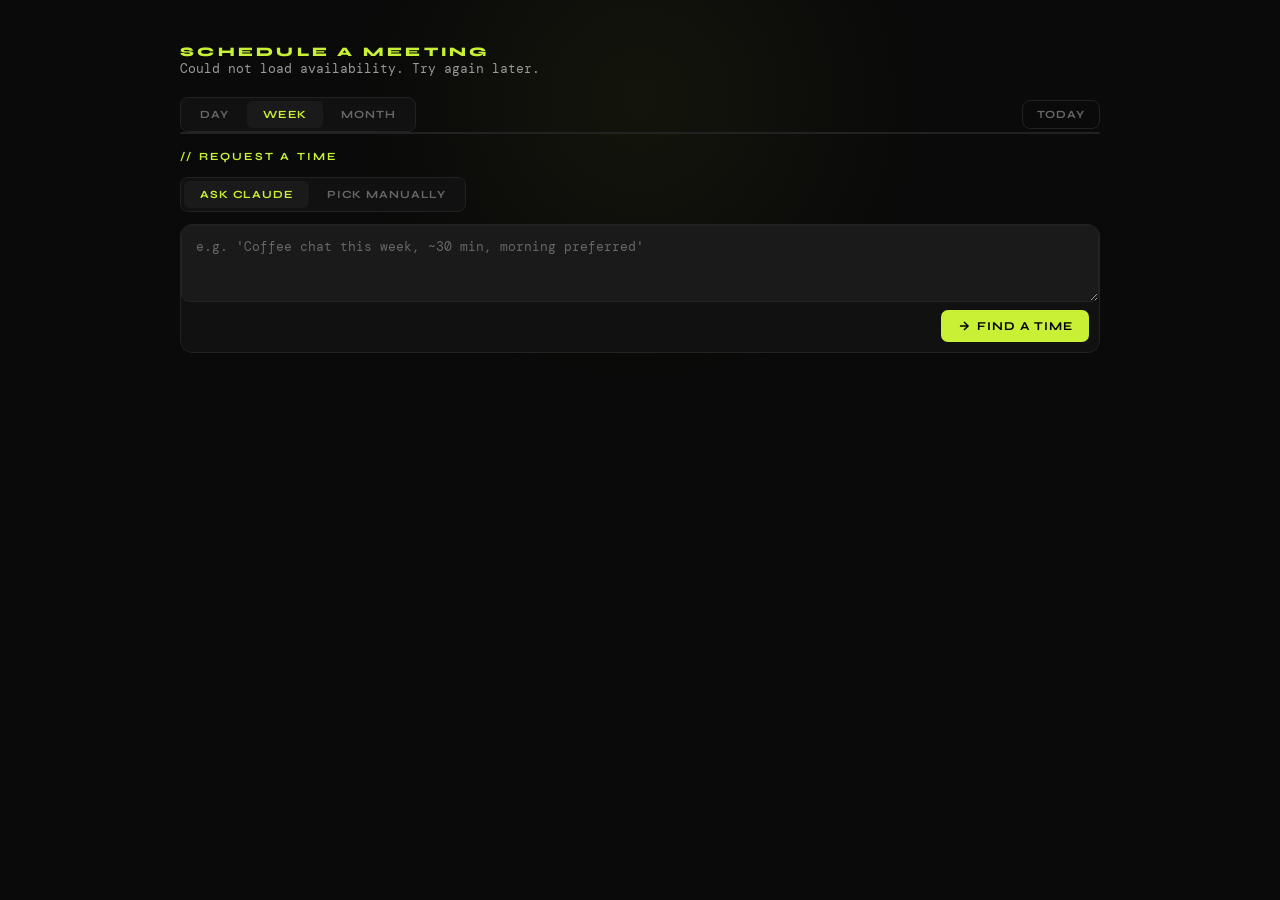
==== share.html @ b07b5b6a "added share pages" ====
<!DOCTYPE html>
<html lang="en">
<head>
  <meta charset="UTF-8" />
  <meta name="viewport" content="width=device-width, initial-scale=1.0" />
  <title>Schedule a meeting</title>
  <link href="https://fonts.googleapis.com/css2?family=Syne:wght@400;600;700;800&family=DM+Mono:wght@300;400;500&display=swap" rel="stylesheet" />
  <link rel="stylesheet" href="style.css" />
  <link rel="stylesheet" href="share.css" />
</head>
<body>
<div class="container" id="share-container">

  <div id="main-screen" class="share-screen hidden">
    <div class="share-hero">
      <div class="wordmark" id="share-wordmark">Schedule a meeting</div>
      <p class="share-sub" id="share-sub">Pick a time or describe what you'd like to schedule.</p>
    </div>

    <!-- Calendar pill switcher -->
    <div class="cal-pill-row">
      <div class="cal-pills">
        <button class="cal-pill" id="pill-day"   onclick="shareNav('day')">Day</button>
        <button class="cal-pill active" id="pill-week" onclick="shareNav('week')">Week</button>
        <button class="cal-pill" id="pill-month" onclick="shareNav('month')">Month</button>
      </div>
      <button class="today-btn" onclick="shareToday()">Today</button>
    </div>

    <!-- Calendar read-only view showing busy blocks -->
    <div id="cal-container">
      <div id="cal-day-view"   class="cal-view hidden"></div>
      <div id="cal-week-view"  class="cal-view"></div>
      <div id="cal-month-view" class="cal-view hidden"></div>
    </div>

    <!-- Request form -->
    <div class="share-form-section">
      <div class="proposals-header">// request a time</div>

      <div class="share-tabs">
        <button class="share-tab active" id="tab-claude" onclick="switchTab('claude')">Ask Claude</button>
        <button class="share-tab" id="tab-manual" onclick="switchTab('manual')">Pick manually</button>
      </div>

      <!-- Claude tab -->
      <div id="pane-claude">
        <div class="input-area" style="margin-bottom:12px">
          <div class="textarea-wrap">
            <textarea id="share-input" placeholder="e.g. 'Coffee chat this week, ~30 min, morning preferred'" rows="3"></textarea>
            <div class="textarea-actions">
              <div class="textarea-left"></div>
              <button class="propose-btn" onclick="handleSharePropose()">
                <svg width="14" height="14" viewBox="0 0 24 24" fill="none" stroke="currentColor" stroke-width="2.5"><path d="M5 12h14M12 5l7 7-7 7"/></svg>
                Find a time
              </button>
            </div>
          </div>
        </div>
      </div>

      <!-- Manual tab -->
      <div id="pane-manual" class="hidden">
        <div class="share-manual-form">
          <div class="input-group">
            <span class="input-label">Event title</span>
            <input type="text" id="manual-title" placeholder="e.g. Coffee chat" />
          </div>
          <div class="share-manual-row">
            <div class="input-group" style="flex:1">
              <span class="input-label">Date</span>
              <input type="date" id="manual-date" />
            </div>
            <div class="input-group" style="flex:1">
              <span class="input-label">Start time</span>
              <input type="time" id="manual-start" />
            </div>
            <div class="input-group" style="flex:1">
              <span class="input-label">End time</span>
              <input type="time" id="manual-end" />
            </div>
          </div>
          <div class="input-group">
            <span class="input-label">Your name</span>
            <input type="text" id="manual-name" placeholder="So the owner knows who's requesting" />
          </div>
          <button class="propose-btn" style="margin-top:8px;width:100%;justify-content:center" onclick="handleManualSharePropose()">
            Request this time →
          </button>
        </div>
      </div>

      <div class="error-box" id="share-error"></div>
    </div>

    <!-- Proposed slot preview -->
    <div id="share-proposals-section" style="display:none">
      <div class="proposals-header">// proposed time</div>
      <div id="share-proposals-list"></div>
      <div class="share-attendee-row">
        <div class="input-group" style="flex:1">
          <span class="input-label">Your name</span>
          <input type="text" id="attendee-name" placeholder="Your name" />
        </div>
        <div class="input-group" style="flex:1">
          <span class="input-label">Your email (optional — for calendar invite)</span>
          <input type="email" id="attendee-email" placeholder="you@email.com" />
        </div>
      </div>
      <div class="confirm-row" style="margin-top:12px">
        <button class="btn btn-confirm" onclick="confirmShareEvent()">Send Request →</button>
        <button class="btn btn-ghost"   onclick="resetShareUI()">Cancel</button>
      </div>
    </div>

  </div><!-- end main-screen -->

  <div id="success-screen" class="share-screen hidden">
    <div class="share-hero">
      <div class="wordmark">Scheduler</div>
      <div class="share-success-icon">✓</div>
      <h2 class="share-title">Request sent!</h2>
      <p class="share-sub" id="success-detail">The owner will receive a calendar invite and can confirm or decline.</p>
      <button class="btn btn-ghost" style="margin-top:20px" onclick="resetShareUI()">Request another time</button>
    </div>
  </div>

</div>

<div class="toast" id="toast"></div>
<script src="js/share.js"></script>
</body>
</html>
---- style.css ----
/* ── TOKENS ── */
:root {
  --bg:         #0a0a0a;
  --surface:    #111111;
  --surface2:   #1a1a1a;
  --surface3:   #222222;
  --border:     #222222;
  --border2:    #2e2e2e;
  --accent:     #c8f135;
  --accent-dim: #8aaa20;
  --text:       #f0f0f0;
  --muted:      #666;
  --soft:       #999;
  --red:        #ff4444;
  --confirm:    #3dd68c;
  --r:          8px;
  --rl:         12px;
}

/* ── FLASH PREVENTION ── */
/* Applied before JS runs via inline <script> in <head> */
[data-authed="1"] #setup-screen { display: none !important; }
[data-authed="1"] #app-screen   { display: flex !important; }

/* ── RESET ── */
*, *::before, *::after { box-sizing: border-box; margin: 0; padding: 0; }

body {
  background: var(--bg);
  color: var(--text);
  font-family: 'DM Mono', monospace;
  min-height: 100vh;
  display: flex;
  flex-direction: column;
  align-items: center;
  padding: 0 0 80px;
  overflow-x: hidden;
}

body::before {
  content: '';
  position: fixed;
  top: -200px; left: 50%;
  transform: translateX(-50%);
  width: 600px; height: 600px;
  background: radial-gradient(circle, rgba(200,241,53,0.05) 0%, transparent 70%);
  pointer-events: none; z-index: 0;
}

.container {
  width: 100%; max-width: 960px;
  position: relative; z-index: 1;
  padding: 0 20px;
}

.hidden { display: none !important; }

/* ── SETUP SCREEN ── */
#setup-screen header {
  padding: 40px 0 32px;
}

.wordmark {
  font-family: 'Syne', sans-serif;
  font-weight: 800; font-size: 13px;
  letter-spacing: 0.25em; text-transform: uppercase;
  color: var(--accent);
}

h1 {
  font-family: 'Syne', sans-serif;
  font-weight: 700;
  font-size: clamp(28px, 6vw, 42px);
  line-height: 1.1; margin-top: 8px;
}
h1 span { color: var(--accent); }

.subtitle { margin-top: 10px; font-size: 12px; color: var(--muted); letter-spacing: 0.05em; }

.setup-card {
  background: var(--surface); border: 1px solid var(--border);
  border-radius: var(--rl); padding: 24px; margin-bottom: 40px;
}
.setup-card h2 {
  font-family: 'Syne', sans-serif; font-size: 14px; font-weight: 700;
  letter-spacing: 0.1em; text-transform: uppercase;
  color: var(--accent); margin-bottom: 16px;
}
.step { display: flex; gap: 14px; margin-bottom: 14px; align-items: flex-start; }
.step-num {
  flex-shrink: 0; width: 24px; height: 24px; border-radius: 50%;
  background: var(--accent); color: #000; font-size: 11px; font-weight: 700;
  display: flex; align-items: center; justify-content: center; margin-top: 1px;
}
.step-text { font-size: 13px; color: var(--soft); line-height: 1.6; }
.step-text code {
  background: var(--surface2); border: 1px solid var(--border);
  padding: 1px 6px; border-radius: 4px; font-size: 12px; color: var(--accent);
}
.step-text a { color: var(--accent); text-decoration: none; border-bottom: 1px solid var(--accent-dim); }

.input-group { display: flex; flex-direction: column; gap: 8px; margin-top: 16px; }
.input-label { font-size: 11px; letter-spacing: 0.1em; text-transform: uppercase; color: var(--muted); }

input[type="text"], input[type="password"], textarea {
  background: var(--surface2); border: 1px solid var(--border);
  border-radius: var(--r); padding: 12px 14px;
  color: var(--text); font-family: 'DM Mono', monospace;
  font-size: 13px; width: 100%; outline: none;
  transition: border-color 0.2s; resize: vertical;
}
input:focus, textarea:focus { border-color: var(--accent); }
input::placeholder, textarea::placeholder { color: var(--muted); }

/* ── BUTTONS ── */
.btn {
  font-family: 'Syne', sans-serif; font-weight: 700;
  font-size: 13px; letter-spacing: 0.1em; text-transform: uppercase;
  border: none; border-radius: var(--r); padding: 13px 24px;
  cursor: pointer; transition: all 0.15s;
  display: inline-flex; align-items: center; justify-content: center; gap: 8px;
}
.btn-primary { background: var(--accent); color: #000; width: 100%; margin-top: 8px; }
.btn-primary:hover { background: #d9ff40; transform: translateY(-1px); }
.btn-primary:active { transform: translateY(0); }
.btn-ghost { background: transparent; border: 1px solid var(--border); color: var(--soft); }
.btn-ghost:hover { border-color: var(--soft); color: var(--text); }
.btn-confirm { background: var(--confirm); color: #000; flex: 1; }
.btn-confirm:hover { background: #4ae89e; }
.btn-red { background: var(--red); color: #fff; }
.btn-red:hover { background: #ff6666; }
.btn-red-outline { background: transparent; border: 1px solid var(--red); color: var(--red); }
.btn-red-outline:hover { background: rgba(255,68,68,0.08); }

/* ── APP HEADER ── */
#app-screen { display: none; flex-direction: column; gap: 16px; padding-top: 20px; }

.app-header {
  display: flex; align-items: center; justify-content: space-between;
  padding-bottom: 4px; position: relative; z-index: 301;
}
.app-header-right { display: flex; align-items: center; gap: 12px; }

.status-inline { display: flex; align-items: center; font-size: 12px; color: var(--muted); }
.status-dot {
  width: 7px; height: 7px; border-radius: 50%;
  background: var(--confirm); display: inline-block;
  margin-right: 7px; box-shadow: 0 0 6px var(--confirm);
}
.status-dot.red { background: var(--red); box-shadow: 0 0 6px var(--red); }

.icon-btn {
  background: transparent; border: 1px solid var(--border);
  border-radius: var(--r); padding: 7px; cursor: pointer;
  color: var(--muted); display: flex; align-items: center;
  transition: all 0.15s;
}
.icon-btn:hover { border-color: var(--soft); color: var(--text); }

/* ── CAL PILL SWITCHER ── */
.cal-pill-row { display: flex; align-items: center; justify-content: space-between; }
.cal-pills {
  display: flex; gap: 2px;
  background: var(--surface); border: 1px solid var(--border);
  border-radius: var(--r); padding: 3px;
}

.today-btn {
  font-family: 'Syne', sans-serif; font-weight: 700;
  font-size: 11px; letter-spacing: 0.1em; text-transform: uppercase;
  background: transparent; border: 1px solid var(--border);
  border-radius: var(--r); padding: 7px 14px;
  color: var(--muted); cursor: pointer; transition: all 0.15s;
}
.today-btn:hover { border-color: var(--accent); color: var(--accent); }

.tg-day-label.clickable { cursor: pointer; transition: color 0.15s; }
.tg-day-label.clickable:hover { color: var(--accent); }
.tg-day-label.clickable:hover .day-num { color: var(--accent); }
.cal-pill {
  font-family: 'Syne', sans-serif; font-weight: 700;
  font-size: 11px; letter-spacing: 0.1em; text-transform: uppercase;
  background: transparent; border: none; border-radius: 6px;
  padding: 7px 16px; color: var(--muted); cursor: pointer; transition: all 0.15s;
}
.cal-pill:hover { color: var(--soft); }
.cal-pill.active { background: var(--surface2); color: var(--accent); }

/* ── CALENDAR CONTAINER ── */
#cal-container {
  background: var(--surface); border: 1px solid var(--border);
  border-radius: var(--rl); overflow: hidden;
  position: relative;
}

/* ── CAL LOADING OVERLAY ── */
.cal-loading-overlay {
  position: absolute; inset: 0; z-index: 20;
  background: rgba(10,10,10,0.72);
  backdrop-filter: blur(3px);
  display: flex; align-items: center; justify-content: center;
  border-radius: var(--rl);
  transition: opacity 0.2s;
}
.cal-loading-inner {
  display: flex; flex-direction: column; align-items: center; gap: 14px;
  color: var(--text);
}
.spinner-lg {
  width: 36px; height: 36px;
  border: 3px solid var(--border);
  border-top-color: var(--accent);
  border-radius: 50%;
  animation: spin 0.8s linear infinite;
}
#cal-loading-text {
  font-family: 'Syne', sans-serif; font-weight: 700;
  font-size: 13px; letter-spacing: 0.12em; text-transform: uppercase;
  color: var(--accent);
}
.cal-view { width: 100%; }

/* ── DAY / WEEK SHARED ── */
.time-grid { display: flex; flex-direction: column; }

.tg-header {
  display: grid; border-bottom: 1px solid var(--border);
  background: var(--surface2);
}
.tg-corner { border-right: 1px solid var(--border); }
.tg-nav-corner {
  display: flex; align-items: center; justify-content: center;
  gap: 2px; padding: 4px;
}
.tg-nav-btn {
  background: none; border: none; color: var(--muted);
  font-size: 18px; line-height: 1; cursor: pointer;
  padding: 2px 5px; border-radius: 4px; transition: color 0.15s, background 0.15s;
}
.tg-nav-btn:hover { color: var(--accent); background: rgba(255,255,255,0.04); }
.tg-day-label {
  padding: 10px 6px; text-align: center;
  font-size: 10px; letter-spacing: 0.08em; text-transform: uppercase;
  color: var(--muted); border-right: 1px solid var(--border);
}
.tg-day-label:last-child { border-right: none; }
.tg-day-label.today { color: var(--accent); }
.tg-day-label .day-num {
  display: block; font-family: 'Syne', sans-serif; font-weight: 700;
  font-size: 15px; margin-top: 2px; color: var(--soft);
}
.tg-day-label.today .day-num { color: var(--accent); }

.tg-body {
  display: grid; overflow-y: auto; max-height: 520px;
  scrollbar-width: thin;
  scrollbar-color: var(--surface3) transparent;
}
.tg-body::-webkit-scrollbar { width: 4px; }
.tg-body::-webkit-scrollbar-track { background: transparent; }
.tg-body::-webkit-scrollbar-thumb { background: var(--surface3); border-radius: 2px; }
.tg-time-col { border-right: 1px solid var(--border); }
.tg-time-label {
  height: 44px; display: flex; align-items: flex-start;
  justify-content: flex-end; padding: 3px 8px 0 0;
  font-size: 9px; color: var(--muted); letter-spacing: 0.04em; flex-shrink: 0;
}
.tg-day-col {
  position: relative; border-right: 1px solid var(--border); min-height: 616px;
}
.tg-day-col:last-child { border-right: none; }
.tg-day-col::before {
  content: ''; position: absolute; inset: 0;
  background-image: repeating-linear-gradient(
    to bottom, transparent, transparent 43px, var(--border) 43px, var(--border) 44px
  );
  pointer-events: none;
}
.tg-event {
  position: absolute; left: 2px; right: 2px;
  background: rgba(200,241,53,0.12); border-left: 2px solid var(--accent);
  border-radius: 4px; padding: 3px 5px; font-size: 10px; color: var(--accent);
  overflow: hidden; cursor: pointer; z-index: 1; line-height: 1.3;
  transition: background 0.2s, opacity 0.2s;
}
.tg-event:hover { background: rgba(200,241,53,0.22); }
/* Proposed: pending */
.tg-event.proposed-pending {
  background: rgba(200,241,53,0.18);
  border-left: 3px solid var(--accent);
  border-top: 1px dashed var(--accent);
  border-bottom: 1px dashed var(--accent);
  border-right: 1px dashed var(--accent);
  color: var(--accent);
  box-shadow: 0 0 10px rgba(200,241,53,0.15);
}
/* Proposed: accepted */
.tg-event.proposed-accepted {
  background: rgba(61,214,140,0.2);
  border-left: 3px solid var(--confirm);
  border-top: 1px solid var(--confirm);
  border-bottom: 1px solid var(--confirm);
  border-right: 1px solid var(--confirm);
  color: var(--confirm);
  box-shadow: 0 0 10px rgba(61,214,140,0.2);
}

/* Proposed block layout */
.tg-event.proposed {
  display: flex; flex-direction: column; justify-content: space-between;
  overflow: visible; /* let buttons sit at bottom even if block is tiny */
}
/* Action buttons on calendar block — sit below title */
.prop-block-actions {
  display: flex; gap: 2px; margin-top: 2px; flex-shrink: 0;
}
.prop-block-btn {
  font-size: 11px; font-weight: 700; border: none; border-radius: 3px;
  padding: 2px 6px; cursor: pointer; line-height: 1; transition: all 0.1s;
}
.prop-block-btn.accept { background: rgba(61,214,140,0.25); color: var(--confirm); }
.prop-block-btn.accept:hover { background: var(--confirm); color: #000; }
.prop-block-btn.reject { background: rgba(255,68,68,0.2); color: var(--red); }
.prop-block-btn.reject:hover { background: var(--red); color: #fff; }
.tg-event-title { font-family: 'Syne', sans-serif; font-weight: 600; font-size: 10px; white-space: nowrap; overflow: hidden; text-overflow: ellipsis; }
/* Drag ghost */
.drag-ghost {
  position: absolute; left: 2px; right: 2px; border-radius: 4px; pointer-events: none;
  z-index: 10; opacity: 0.55; border: 2px dashed var(--accent); background: rgba(200,241,53,0.2);
}
.now-line { position: absolute; left: 0; right: 0; height: 1px; background: var(--red); z-index: 2; }
.now-line::before {
  content: ''; position: absolute; left: -3px; top: -3px;
  width: 7px; height: 7px; border-radius: 50%; background: var(--red);
}

/* ── MONTH VIEW ── */
.month-grid { width: 100%; }
.month-header-row {
  display: grid; grid-template-columns: repeat(7, 1fr);
  border-bottom: 1px solid var(--border);
}
.month-day-name {
  padding: 8px 4px; text-align: center;
  font-size: 10px; letter-spacing: 0.08em; text-transform: uppercase; color: var(--muted);
  border-right: 1px solid var(--border);
}
.month-day-name:last-child { border-right: none; }
.month-body { display: grid; grid-template-columns: repeat(7, 1fr); }
.month-cell {
  min-height: 72px; padding: 6px; border-right: 1px solid var(--border);
  border-bottom: 1px solid var(--border); cursor: pointer;
  transition: background 0.15s; position: relative;
  min-width: 0; overflow: hidden;
}
.month-cell:nth-child(7n) { border-right: none; }
.month-cell:hover { background: rgba(200,241,53,0.03); }
.month-cell.other-month .month-cell-num { color: var(--muted); }
.month-cell.today { background: rgba(200,241,53,0.05); }
.month-cell.today .month-cell-num { color: var(--accent); font-weight: 700; }
.month-cell-num { font-size: 11px; color: var(--soft); margin-bottom: 4px; font-family: 'Syne', sans-serif; }
.month-pill {
  display: block; font-size: 9px; padding: 2px 5px; border-radius: 3px;
  background: rgba(200,241,53,0.12); color: var(--accent);
  margin-bottom: 2px; white-space: nowrap; overflow: hidden; text-overflow: ellipsis;
  cursor: pointer;
}
.month-pill.proposed { background: rgba(61,214,140,0.12); color: var(--confirm); }
.month-overflow { font-size: 9px; color: var(--muted); margin-top: 2px; }

/* ── YEAR VIEW ── */
.year-loading {
  display: flex; align-items: center; gap: 12px;
  padding: 40px; justify-content: center; color: var(--muted); font-size: 13px;
}
.year-grid-wrap { padding: 16px; }
.year-nav-header, .month-nav-header {
  display: flex; align-items: center; justify-content: space-between;
  margin-bottom: 12px;
}
.year-nav-title {
  font-family: 'Syne', sans-serif; font-weight: 700; font-size: 15px; color: var(--soft);
}
.month-nav-header {
  padding: 10px 16px 8px; border-bottom: 1px solid var(--border); margin-bottom: 0;
}
.month-nav-title {
  font-family: 'Syne', sans-serif; font-weight: 700; font-size: 13px; color: var(--soft);
}
.year-months { display: grid; grid-template-columns: repeat(4, 1fr); gap: 16px; }
.year-month { cursor: pointer; }
.year-month-name {
  font-family: 'Syne', sans-serif; font-size: 11px; font-weight: 700;
  letter-spacing: 0.1em; text-transform: uppercase; color: var(--soft);
  margin-bottom: 8px;
}
.year-month-grid { display: grid; grid-template-columns: repeat(7, 1fr); gap: 2px; }
.year-day {
  width: 100%; aspect-ratio: 1; border-radius: 2px;
  background: var(--surface2); transition: background 0.15s;
}
.year-day.has-events-1 { background: rgba(200,241,53,0.2); }
.year-day.has-events-2 { background: rgba(200,241,53,0.4); }
.year-day.has-events-3 { background: rgba(200,241,53,0.65); }
.year-day.has-events-4 { background: rgba(200,241,53,0.85); }
.year-day.today { outline: 1px solid var(--accent); }
.year-day.other-month { background: transparent; }

/* ── INPUT AREA ── */
.input-area {
  background: var(--surface); border: 1px solid var(--border);
  border-radius: var(--rl); overflow: hidden;
}

.image-strip {
  padding: 10px 12px 0;
  display: flex; gap: 8px;
}
.image-thumb-wrap { position: relative; width: 56px; height: 56px; }
.image-thumb-wrap img { width: 100%; height: 100%; object-fit: cover; border-radius: 6px; border: 1px solid var(--border); }
.image-remove-btn {
  position: absolute; top: -5px; right: -5px;
  width: 18px; height: 18px; border-radius: 50%;
  background: var(--surface3); border: 1px solid var(--border);
  color: var(--soft); font-size: 12px; cursor: pointer;
  display: flex; align-items: center; justify-content: center; line-height: 1;
}
.image-remove-btn:hover { color: var(--red); border-color: var(--red); }

.textarea-wrap { display: flex; flex-direction: column; }
#main-input {
  background: transparent; border: none; border-radius: 0;
  padding: 14px 16px 8px; font-size: 14px; min-height: 80px;
  line-height: 1.6; resize: none;
}
#main-input:focus { border-color: transparent; }

.textarea-actions {
  display: flex; align-items: center; justify-content: space-between;
  padding: 8px 10px 10px;
}
.textarea-left  { display: flex; gap: 4px; }
.textarea-right { display: flex; gap: 6px; align-items: center; }

.action-icon-btn {
  background: transparent; border: none; border-radius: 6px;
  padding: 7px; cursor: pointer; color: var(--muted);
  display: flex; align-items: center; transition: all 0.15s;
}
.action-icon-btn:hover { background: var(--surface2); color: var(--soft); }

/* ── CENTRAL MIC ZONE ── */
.mic-center-zone {
  display: flex; flex-direction: column; align-items: center; gap: 10px;
  padding: 8px 0;
}

.mic-center-btn {
  width: 72px; height: 72px; border-radius: 50%;
  border: 2px solid var(--accent);
  background: transparent;
  cursor: pointer; display: flex; align-items: center; justify-content: center;
  transition: all 0.2s; color: var(--accent);
  position: relative;
}
.mic-center-btn:hover {
  background: rgba(200,241,53,0.07);
  transform: scale(1.05);
}
.mic-center-btn.recording {
  border-color: var(--red); color: var(--red);
  background: rgba(255,68,68,0.07);
  animation: mic-pulse 1.4s ease-in-out infinite;
}
@keyframes mic-pulse {
  0%, 100% { box-shadow: 0 0 0 0 rgba(255,68,68,0.3); }
  50%       { box-shadow: 0 0 0 16px rgba(255,68,68,0); }
}

.mic-center-label {
  font-size: 11px; letter-spacing: 0.14em; text-transform: uppercase;
  color: var(--muted);
}

.propose-btn {
  font-family: 'Syne', sans-serif; font-weight: 700;
  font-size: 12px; letter-spacing: 0.08em; text-transform: uppercase;
  background: var(--accent); color: #000;
  border: none; border-radius: 7px; padding: 9px 16px;
  cursor: pointer; transition: all 0.15s;
  display: flex; align-items: center; gap: 6px;
}
.propose-btn:hover { background: #d9ff40; transform: translateY(-1px); }
.propose-btn:active { transform: translateY(0); }
.manual-btn {
  font-family: 'Syne', sans-serif; font-weight: 700;
  font-size: 12px; letter-spacing: 0.08em; text-transform: uppercase;
  background: transparent; color: var(--soft);
  border: 1px solid var(--border2); border-radius: 7px; padding: 9px 14px;
  cursor: pointer; transition: all 0.15s;
}
.manual-btn:hover { border-color: var(--accent); color: var(--accent); }

/* ── ERROR / LOADING ── */
.error-box {
  background: rgba(255,68,68,0.06); border: 1px solid rgba(255,68,68,0.3);
  border-radius: var(--r); padding: 14px 16px; font-size: 13px; color: #ff8888;
  display: none; line-height: 1.6;
}
.error-box.visible { display: block; }

.spinner {
  width: 18px; height: 18px; border: 2px solid var(--border);
  border-top-color: var(--accent); border-radius: 50%;
  animation: spin 0.7s linear infinite;
}
@keyframes spin { to { transform: rotate(360deg); } }

/* ── PROPOSALS ── */
#proposals-section         { display: none; }
#proposals-section.visible { display: block; }
.proposals-header {
  font-family: 'Syne', sans-serif; font-size: 11px; font-weight: 700;
  letter-spacing: 0.2em; text-transform: uppercase; color: var(--accent); margin-bottom: 14px;
}
.event-card {
  background: var(--surface); border: 1px solid var(--border);
  border-radius: 10px; padding: 14px 16px; margin-bottom: 10px;
  display: flex; align-items: flex-start; gap: 12px; transition: all 0.2s;
}
.event-card.pending  { border-color: var(--accent); background: rgba(200,241,53,0.03); }
.event-card.accepted { border-color: var(--confirm); background: rgba(61,214,140,0.04); opacity: 1; }
.event-card.rejected { border-color: var(--border);  background: transparent; opacity: 0.35; }

/* ✓ / ✗ action buttons on proposal cards */
.event-card-actions {
  display: flex; flex-direction: column; gap: 4px; flex-shrink: 0; padding-top: 2px;
}
.card-action-btn {
  width: 34px; height: 34px; border-radius: 6px; border: 1px solid var(--border);
  background: transparent; cursor: pointer; font-size: 17px; font-weight: 700;
  display: flex; align-items: center; justify-content: center; transition: all 0.15s;
  color: var(--muted);
}
.card-action-btn.accept:hover,
.card-action-btn.accept.active { background: var(--confirm); border-color: var(--confirm); color: #000; }
.card-action-btn.reject:hover,
.card-action-btn.reject.active { background: var(--red); border-color: var(--red); color: #fff; }
.event-info { flex: 1; min-width: 0; }
.event-title-input {
  font-family: 'Syne', sans-serif; font-weight: 600; font-size: 14px;
  background: transparent; border: none; border-bottom: 1px solid transparent;
  color: var(--text); padding: 0 0 2px; width: 100%; outline: none;
  transition: border-color 0.15s; margin-bottom: 8px;
}
.event-title-input:focus { border-bottom-color: var(--accent); }
.event-time-row { display: flex; align-items: center; gap: 6px; flex-wrap: wrap; }
.event-time-label { font-size: 11px; color: var(--muted); letter-spacing: 0.06em; text-transform: uppercase; flex-shrink: 0; }
.event-datetime-input {
  font-family: 'DM Mono', monospace; font-size: 12px;
  background: var(--surface2); border: 1px solid var(--border);
  border-radius: 4px; color: var(--accent); padding: 3px 7px;
  outline: none; transition: border-color 0.15s; color-scheme: dark;
}
.event-datetime-input:focus { border-color: var(--accent); }
.event-sep { font-size: 11px; color: var(--muted); }
.event-desc { font-size: 12px; color: var(--muted); margin-top: 8px; line-height: 1.5; }
.confirm-row { display: flex; gap: 10px; margin-top: 20px; }

/* ── EVENT POPUP ── */
.event-popup {
  position: fixed; z-index: 200; min-width: 240px; max-width: 300px;
  background: var(--surface2); border: 1px solid var(--border2);
  border-radius: var(--rl); padding: 16px 18px;
  box-shadow: 0 8px 32px rgba(0,0,0,0.5);
  word-break: break-word;
  opacity: 0; transform: scale(0.95) translateY(4px);
  transition: opacity 0.18s ease, transform 0.18s ease;
  pointer-events: none;
}
.event-popup.visible {
  opacity: 0.55; transform: scale(1) translateY(0);
  pointer-events: all;
}
.event-popup.visible.solidified {
  opacity: 1;
}
.popup-close {
  position: absolute; top: 10px; right: 12px;
  background: none; border: none; color: var(--muted);
  font-size: 18px; cursor: pointer; line-height: 1;
}
.popup-close:hover { color: var(--text); }
.popup-title { font-family: 'Syne', sans-serif; font-weight: 700; font-size: 14px; margin-bottom: 6px; padding-right: 20px; }
.popup-time { font-size: 12px; color: var(--accent); margin-bottom: 6px; letter-spacing: 0.02em; }
.popup-desc { font-size: 12px; color: var(--soft); line-height: 1.5; margin-bottom: 4px; }
.popup-loc  { font-size: 12px; color: var(--muted); }

.popup-actions { display: flex; gap: 8px; margin-top: 12px; align-items: center; flex-wrap: wrap; }
.popup-edit-btn {
  font-family: 'Syne', sans-serif; font-weight: 700; font-size: 11px;
  letter-spacing: 0.08em; text-transform: uppercase;
  background: transparent; border: 1px solid var(--border2);
  border-radius: 5px; padding: 5px 10px; cursor: pointer; color: var(--soft);
  transition: all 0.15s;
}
.popup-edit-btn:hover { border-color: var(--accent); color: var(--accent); }
.popup-delete-btn {
  font-family: 'Syne', sans-serif; font-weight: 700; font-size: 11px;
  letter-spacing: 0.08em; text-transform: uppercase;
  background: transparent; border: 1px solid rgba(255,68,68,0.4);
  border-radius: 5px; padding: 5px 10px; cursor: pointer; color: var(--red);
  transition: all 0.15s;
}
.popup-delete-btn:hover { background: rgba(255,68,68,0.1); border-color: var(--red); }
.popup-delete-confirm-text { font-size: 11px; color: var(--soft); flex: 1; }

/* Popup edit form */
.popup-edit-label {
  font-size: 10px; letter-spacing: 0.1em; text-transform: uppercase;
  color: var(--muted); margin-bottom: 4px;
}
.popup-edit-input {
  font-family: 'DM Mono', monospace; font-size: 13px;
  background: var(--surface3); border: 1px solid var(--border);
  border-radius: 4px; color: var(--text); padding: 6px 8px;
  outline: none; width: 100%; transition: border-color 0.15s;
}
.popup-edit-input:focus { border-color: var(--accent); }
.popup-edit-dt-row { display: flex; gap: 6px; }
.popup-edit-dt {
  font-family: 'DM Mono', monospace; font-size: 11px;
  background: var(--surface3); border: 1px solid var(--border);
  border-radius: 4px; color: var(--accent); padding: 5px 6px;
  outline: none; flex: 1; transition: border-color 0.15s; color-scheme: dark;
}
.popup-edit-dt:focus { border-color: var(--accent); }
.popup-edit-actions { display: flex; gap: 8px; margin-top: 12px; }
.popup-save-btn {
  font-family: 'Syne', sans-serif; font-weight: 700; font-size: 11px;
  letter-spacing: 0.08em; text-transform: uppercase;
  background: var(--accent); color: #000;
  border: none; border-radius: 5px; padding: 6px 14px; cursor: pointer;
  transition: all 0.15s; flex: 1;
}
.popup-save-btn:hover { background: #d9ff40; }
.popup-cancel-btn {
  font-family: 'Syne', sans-serif; font-weight: 700; font-size: 11px;
  letter-spacing: 0.08em; text-transform: uppercase;
  background: transparent; border: 1px solid var(--border);
  border-radius: 5px; padding: 6px 14px; cursor: pointer; color: var(--soft);
  transition: all 0.15s;
}
.popup-cancel-btn:hover { border-color: var(--soft); color: var(--text); }

.popup-overlay { position: fixed; inset: 0; z-index: 199; }

/* ── COLOR SWATCHES ── */
.settings-section { margin-bottom: 20px; }
.settings-section-label {
  font-size: 10px; letter-spacing: 0.12em; text-transform: uppercase;
  color: var(--muted); margin-bottom: 10px;
}
.color-swatches { display: flex; gap: 8px; flex-wrap: wrap; }
.color-swatch {
  width: 28px; height: 28px; border-radius: 50%;
  border: 2px solid transparent; cursor: pointer;
  transition: transform 0.15s, border-color 0.15s;
  outline: none;
}
.color-swatch:hover { transform: scale(1.15); }
.color-swatch.active { border-color: var(--text); transform: scale(1.1); }

/* ── CALENDAR TOGGLES ── */
.cal-toggle-row {
  display: flex; align-items: center; gap: 9px;
  padding: 7px 0; cursor: pointer;
  border-bottom: 1px solid var(--border);
}
.cal-toggle-row:last-child { border-bottom: none; }
.cal-toggle-dot {
  width: 10px; height: 10px; border-radius: 50%; flex-shrink: 0;
}
.cal-toggle-name {
  flex: 1; font-size: 13px; color: var(--soft);
}
.cal-primary-badge {
  font-size: 9px; letter-spacing: 0.08em; text-transform: uppercase;
  color: var(--muted); margin-left: 5px;
}
/* ── MEMORY TEXTAREA ── */
.memory-textarea {
  font-family: 'DM Mono', monospace; font-size: 12px;
  background: var(--surface3); border: 1px solid var(--border);
  border-radius: var(--r); color: var(--soft); padding: 10px 12px;
  width: 100%; resize: vertical; outline: none;
  transition: border-color 0.15s; line-height: 1.6; min-height: 70px;
}
.memory-textarea:focus { border-color: var(--accent); color: var(--text); }
.memory-char-count { font-size: 9px; color: var(--muted); letter-spacing: 0.04em; font-family: 'DM Mono', monospace; }

.cal-toggle-row { cursor: pointer; }
.cal-toggle-pill {
  width: 32px; height: 18px; border-radius: 9px;
  background: var(--surface3); border: 1px solid var(--border2);
  flex-shrink: 0; position: relative; transition: background 0.2s, border-color 0.2s;
}
.cal-toggle-pill.on { background: var(--accent); border-color: var(--accent); }
.cal-toggle-thumb {
  position: absolute; top: 2px; left: 2px;
  width: 12px; height: 12px; border-radius: 50%;
  background: var(--muted); transition: transform 0.2s, background 0.2s;
}
.cal-toggle-pill.on .cal-toggle-thumb { transform: translateX(14px); background: #000; }

/* ── SETTINGS MODAL ── */
.modal-backdrop {
  position: fixed; inset: 0; z-index: 299;
  background: transparent;
}
.modal-backdrop.hidden { display: none; }

.modal { position: fixed; inset: 0; z-index: 300; display: flex; align-items: center; justify-content: center; pointer-events: none; }
.modal-box {
  background: var(--surface2); border: 1px solid var(--border2);
  border-radius: var(--rl); padding: 28px; width: 90%; max-width: 360px;
  position: relative; z-index: 301; pointer-events: all;
}
.modal-title { font-family: 'Syne', sans-serif; font-weight: 700; font-size: 16px; margin-bottom: 10px; }
.modal-desc { font-size: 13px; color: var(--soft); margin-bottom: 20px; line-height: 1.6; }
.modal-warn { font-size: 13px; color: #ffaa44; margin-bottom: 16px; line-height: 1.6; }
.modal-btns { display: flex; gap: 10px; flex-wrap: wrap; }
.modal-btns .btn { flex: 1; }

/* ── TOAST ── */
.toast {
  position: fixed; bottom: 30px; left: 50%;
  transform: translateX(-50%) translateY(20px);
  background: var(--surface2); border: 1px solid var(--border);
  border-radius: var(--r); padding: 12px 20px; font-size: 13px;
  opacity: 0; transition: all 0.3s; pointer-events: none; white-space: nowrap; z-index: 400;
}
.toast.show    { opacity: 1; transform: translateX(-50%) translateY(0); }
.toast.success { border-color: var(--confirm); color: var(--confirm); }
.toast.error   { border-color: var(--red); color: var(--red); }

@media (max-width: 600px) {
  .container { padding: 0 10px; }

  /* Hide week pill — week view is unusable at this width */
  #pill-week { display: none; }

  /* Tighter header */
  #app-screen { gap: 10px; padding-top: 14px; }
  .app-header { padding-bottom: 2px; }
  .wordmark { font-size: 11px; }
  #cal-status { display: none; }

  /* Pill switcher */
  .cal-pill { padding: 6px 10px; font-size: 10px; }
  .today-btn { padding: 6px 10px; font-size: 10px; }

  /* Calendar container — reduce height so input area is visible without scrolling */
  .tg-body { max-height: 340px; }

  /* Day-view header: no need to click column to switch view */
  .tg-day-label { padding: 8px 4px; }
  .tg-day-label .day-num { font-size: 13px; }

  /* Nav corner buttons slightly larger touch targets */
  .tg-nav-btn { padding: 4px 8px; font-size: 20px; }

  /* Month view cells — reduce min-height, smaller date number */
  .month-cell { min-height: 52px; padding: 4px; }
  .month-cell-num { font-size: 10px; }
  .month-pill { font-size: 8px; padding: 1px 3px; }

  /* Year view */
  .year-months { grid-template-columns: repeat(2, 1fr); }
  .year-grid-wrap { padding: 10px; }

  /* Mic button — slightly smaller */
  .mic-center-btn { width: 60px; height: 60px; }
  .mic-center-zone { padding: 4px 0; gap: 6px; }

  /* Proposal date/time inputs — stack onto two lines */
  .event-dt-group { flex-wrap: wrap; gap: 4px; }
  .event-date-input { width: 120px; }
  .event-time-input { width: 90px; }

  /* Confirm row — stack buttons vertically */
  .confirm-row { flex-direction: column; gap: 8px; }
  .confirm-row .btn { width: 100%; }

  /* Event popup — full-width at bottom on mobile */
  .event-popup {
    position: fixed; left: 10px !important; right: 10px !important;
    bottom: 20px !important; top: auto !important;
    max-width: none; width: auto;
  }

  /* Settings modal — full width */
  .modal-box { width: 95%; padding: 20px 16px; }

  /* Toast — wider */
  .toast { white-space: normal; text-align: center; max-width: 90vw; }
}

/* ── REVISE AREA ── */
.revise-area {
  background: var(--surface2); border: 1px solid var(--border2);
  border-radius: var(--r); padding: 14px; margin-bottom: 12px;
}
.revise-area textarea {
  font-size: 13px; min-height: 60px;
}

.btn-revise {
  background: transparent; border: 1px solid var(--accent-dim);
  color: var(--accent); font-family: 'Syne', sans-serif; font-weight: 700;
  font-size: 13px; letter-spacing: 0.1em; text-transform: uppercase;
  border-radius: var(--r); padding: 13px 20px; cursor: pointer; transition: all 0.15s;
  display: inline-flex; align-items: center; justify-content: center;
}
.btn-revise:hover { background: rgba(200,241,53,0.07); border-color: var(--accent); }

/* ── SPLIT DATE / TIME FIELDS ── */
.event-dt-group {
  display: flex; align-items: center; gap: 6px; flex-wrap: wrap; margin-top: 8px;
}
.event-dt-label {
  font-size: 10px; letter-spacing: 0.1em; text-transform: uppercase;
  color: var(--muted); flex-shrink: 0; min-width: 28px;
}
.event-date-input,
.event-time-input {
  font-family: 'DM Mono', monospace; font-size: 12px;
  background: var(--surface2); border: 1px solid var(--border);
  border-radius: 4px; color: var(--accent); padding: 4px 8px;
  outline: none; transition: border-color 0.15s; color-scheme: dark;
}
.event-date-input { width: 130px; }
.event-time-input { width: 100px; }
.event-date-input:focus,
.event-time-input:focus { border-color: var(--accent); }
.event-dt-sep { font-size: 11px; color: var(--muted); }

/* ── EXTRA FIELDS COLLAPSIBLE ── */
.extra-fields-toggle {
  display: flex; align-items: center; gap: 6px;
  margin-top: 10px; cursor: pointer;
  font-size: 11px; letter-spacing: 0.08em; text-transform: uppercase;
  color: var(--muted); background: none; border: none; padding: 0;
  transition: color 0.15s;
}
.extra-fields-toggle:hover { color: var(--soft); }
.extra-fields-toggle svg { transition: transform 0.2s; }
.extra-fields-toggle.open svg { transform: rotate(180deg); }

.extra-fields {
  display: none; flex-direction: column; gap: 10px;
  margin-top: 10px; padding-top: 10px;
  border-top: 1px solid var(--border);
}
.extra-fields.open { display: flex; }

.extra-field-row { display: flex; flex-direction: column; gap: 4px; }
.extra-field-label {
  font-size: 10px; letter-spacing: 0.1em; text-transform: uppercase; color: var(--muted);
}
.extra-field-input {
  font-family: 'DM Mono', monospace; font-size: 12px;
  background: var(--surface2); border: 1px solid var(--border);
  border-radius: 4px; color: var(--text); padding: 6px 8px;
  outline: none; transition: border-color 0.15s; width: 100%;
}
.extra-field-input:focus { border-color: var(--accent); }
/* Hide browser spinner on number inputs */
.extra-field-input[type="number"] { -moz-appearance: textfield; appearance: textfield; }
.extra-field-input[type="number"]::-webkit-inner-spin-button,
.extra-field-input[type="number"]::-webkit-outer-spin-button { -webkit-appearance: none; margin: 0; }
.extra-field-select {
  font-family: 'DM Mono', monospace; font-size: 12px;
  background: var(--surface2); border: 1px solid var(--border);
  border-radius: 4px; color: var(--text); padding: 6px 8px;
  outline: none; width: 100%; color-scheme: dark; cursor: pointer;
  appearance: none; -webkit-appearance: none;
  background-image: url("data:image/svg+xml,%3Csvg xmlns='http://www.w3.org/2000/svg' width='10' height='6' viewBox='0 0 10 6'%3E%3Cpath d='M1 1l4 4 4-4' stroke='%23666' stroke-width='1.5' fill='none' stroke-linecap='round'/%3E%3C/svg%3E");
  background-repeat: no-repeat; background-position: right 10px center;
  padding-right: 28px;
}
.extra-field-select:focus { border-color: var(--accent); }
.reminder-row {
  display: flex; align-items: center; gap: 8px;
}
.reminder-row .extra-field-input { width: 70px; }
.reminder-row .extra-field-select { flex: 1; }
---- share.css ----
.share-screen { padding-top: 20px; }
.share-hero { padding: 24px 0 20px; }
.share-title { font-family: 'Syne', sans-serif; font-weight: 700; font-size: 22px; margin: 12px 0 8px; }
.share-sub { font-size: 13px; color: var(--soft); margin: 0; }
.share-success-icon {
  width: 52px; height: 52px; border-radius: 50%;
  background: rgba(61,214,140,0.15); border: 2px solid var(--confirm);
  color: var(--confirm); font-size: 22px;
  display: flex; align-items: center; justify-content: center; margin: 16px 0;
}

/* Busy blocks — no text, just a colored bar */
.tg-event.share-busy {
  background: var(--surface3); border-left: 2px solid var(--border2);
  cursor: default; pointer-events: none;
}

/* Month view busy dots */
.share-busy-dots { display: flex; gap: 3px; margin-top: 3px; flex-wrap: wrap; }
.share-busy-dot  { width: 5px; height: 5px; border-radius: 50%; background: var(--border2); }

/* Tabs */
.share-tabs { display: flex; gap: 2px; margin-bottom: 12px;
  background: var(--surface); border: 1px solid var(--border);
  border-radius: var(--r); padding: 3px; width: fit-content;
}
.share-tab {
  font-family: 'Syne', sans-serif; font-weight: 700;
  font-size: 11px; letter-spacing: 0.08em; text-transform: uppercase;
  background: transparent; border: none; border-radius: 6px;
  padding: 7px 16px; color: var(--muted); cursor: pointer; transition: all 0.15s;
}
.share-tab.active { background: var(--surface2); color: var(--accent); }

.share-form-section { margin-top: 16px; }

.share-manual-form { display: flex; flex-direction: column; gap: 12px; }
.share-manual-row  { display: flex; gap: 10px; flex-wrap: wrap; }

.share-attendee-row { display: flex; gap: 12px; flex-wrap: wrap; margin-top: 12px; }
.share-attendee-row .input-group { flex: 1; min-width: 180px; }
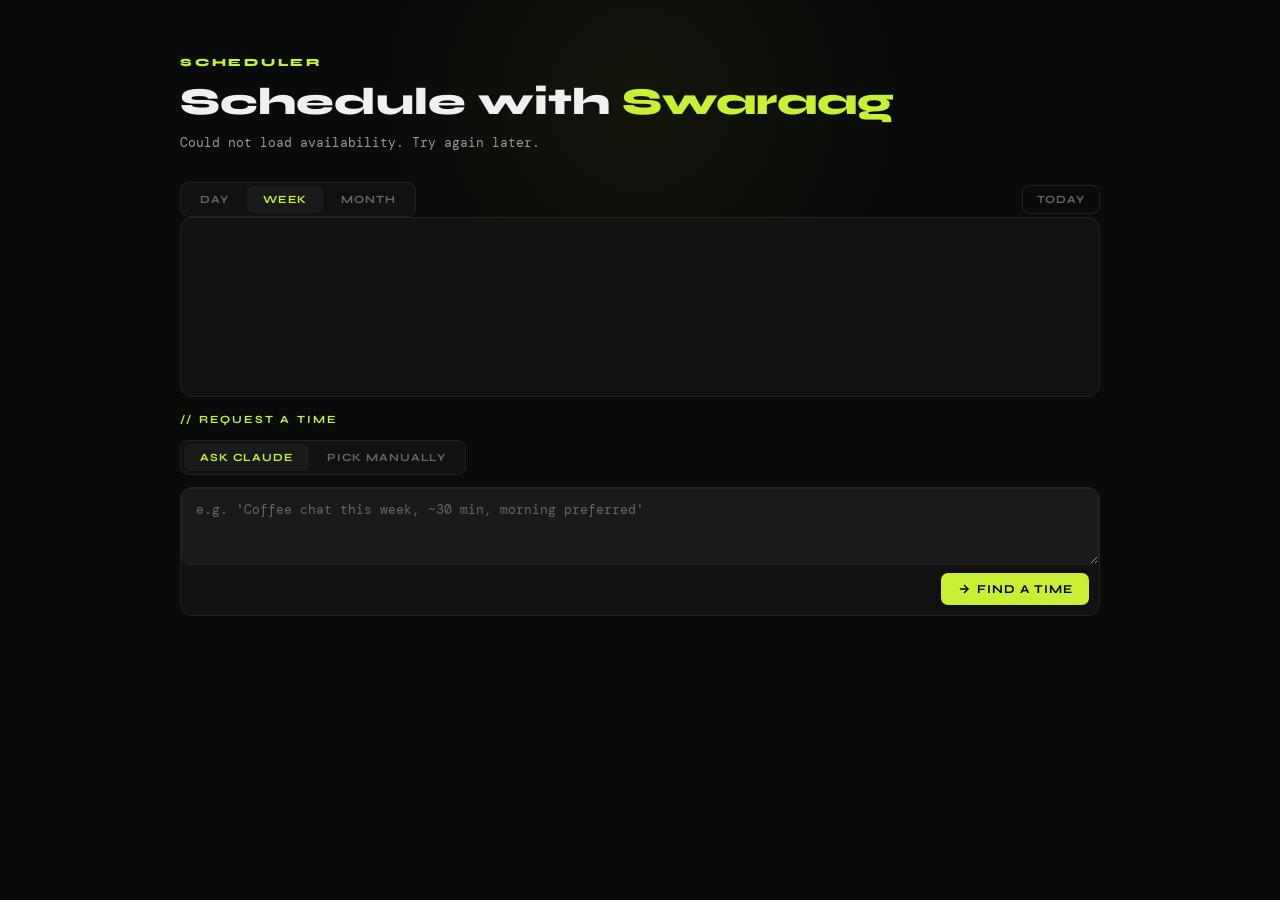
==== commit b9f31a25: "latest changes with vercel" ====
--- a/share.html
+++ b/share.html
@@ -13,8 +13,9 @@
 
   <div id="main-screen" class="share-screen hidden">
     <div class="share-hero">
-      <div class="wordmark" id="share-wordmark">Schedule a meeting</div>
-      <p class="share-sub" id="share-sub">Pick a time or describe what you'd like to schedule.</p>
+      <div class="wordmark">Scheduler</div>
+      <h1 class="share-hero-name" id="share-wordmark">Schedule with <span>Swaraag</span></h1>
+      <p class="share-sub" id="share-sub">Browse availability below and request a time.</p>
     </div>
 
     <!-- Calendar pill switcher -->
@@ -84,6 +85,10 @@
             <span class="input-label">Your name</span>
             <input type="text" id="manual-name" placeholder="So the owner knows who's requesting" />
           </div>
+          <div class="input-group">
+            <span class="input-label">Description (optional)</span>
+            <textarea id="manual-desc" rows="2" placeholder="What's this meeting about?" style="resize:vertical"></textarea>
+          </div>
           <button class="propose-btn" style="margin-top:8px;width:100%;justify-content:center" onclick="handleManualSharePropose()">
             Request this time →
           </button>
--- a/style.css
+++ b/style.css
@@ -190,7 +190,7 @@
 #cal-container {
   background: var(--surface); border: 1px solid var(--border);
   border-radius: var(--rl); overflow: hidden;
-  position: relative;
+  position: relative; min-height: 180px;
 }
 
 /* ── CAL LOADING OVERLAY ── */
@@ -201,6 +201,7 @@
   display: flex; align-items: center; justify-content: center;
   border-radius: var(--rl);
   transition: opacity 0.2s;
+  padding: 24px 24px 32px;
 }
 .cal-loading-inner {
   display: flex; flex-direction: column; align-items: center; gap: 14px;
@@ -218,6 +219,14 @@
   font-size: 13px; letter-spacing: 0.12em; text-transform: uppercase;
   color: var(--accent);
 }
+.overlay-action-btn {
+  font-family: 'Syne', sans-serif; font-weight: 700;
+  font-size: 11px; letter-spacing: 0.1em; text-transform: uppercase;
+  background: transparent; border: 1px solid var(--accent);
+  border-radius: var(--r); padding: 8px 20px;
+  color: var(--accent); cursor: pointer; transition: all 0.15s;
+}
+.overlay-action-btn:hover { background: rgba(200,241,53,0.08); }
 .cal-view { width: 100%; }
 
 /* ── DAY / WEEK SHARED ── */
--- a/share.css
+++ b/share.css
@@ -1,7 +1,14 @@
 .share-screen { padding-top: 20px; }
-.share-hero { padding: 24px 0 20px; }
+.share-hero { padding: 36px 0 28px; }
+.share-hero .wordmark { font-size: 11px; margin-bottom: 12px; }
+.share-hero-name {
+  font-family: 'Syne', sans-serif; font-weight: 800;
+  font-size: clamp(26px, 5vw, 38px); color: var(--text);
+  line-height: 1.1; margin: 0 0 10px;
+}
+.share-hero-name span { color: var(--accent); }
 .share-title { font-family: 'Syne', sans-serif; font-weight: 700; font-size: 22px; margin: 12px 0 8px; }
-.share-sub { font-size: 13px; color: var(--soft); margin: 0; }
+.share-sub { font-size: 13px; color: var(--soft); margin: 0; line-height: 1.6; }
 .share-success-icon {
   width: 52px; height: 52px; border-radius: 50%;
   background: rgba(61,214,140,0.15); border: 2px solid var(--confirm);
@@ -37,5 +44,18 @@
 .share-manual-form { display: flex; flex-direction: column; gap: 12px; }
 .share-manual-row  { display: flex; gap: 10px; flex-wrap: wrap; }
 
+/* Force dark-mode chrome on native date/time pickers */
+#pane-manual input[type="date"],
+#pane-manual input[type="time"] {
+  color-scheme: dark;
+  background: var(--surface2); border: 1px solid var(--border);
+  border-radius: 4px; color: var(--text);
+  font-family: 'DM Mono', monospace; font-size: 13px;
+  padding: 10px 12px; width: 100%; outline: none;
+  transition: border-color 0.15s;
+}
+#pane-manual input[type="date"]:focus,
+#pane-manual input[type="time"]:focus { border-color: var(--accent); }
+
 .share-attendee-row { display: flex; gap: 12px; flex-wrap: wrap; margin-top: 12px; }
 .share-attendee-row .input-group { flex: 1; min-width: 180px; }
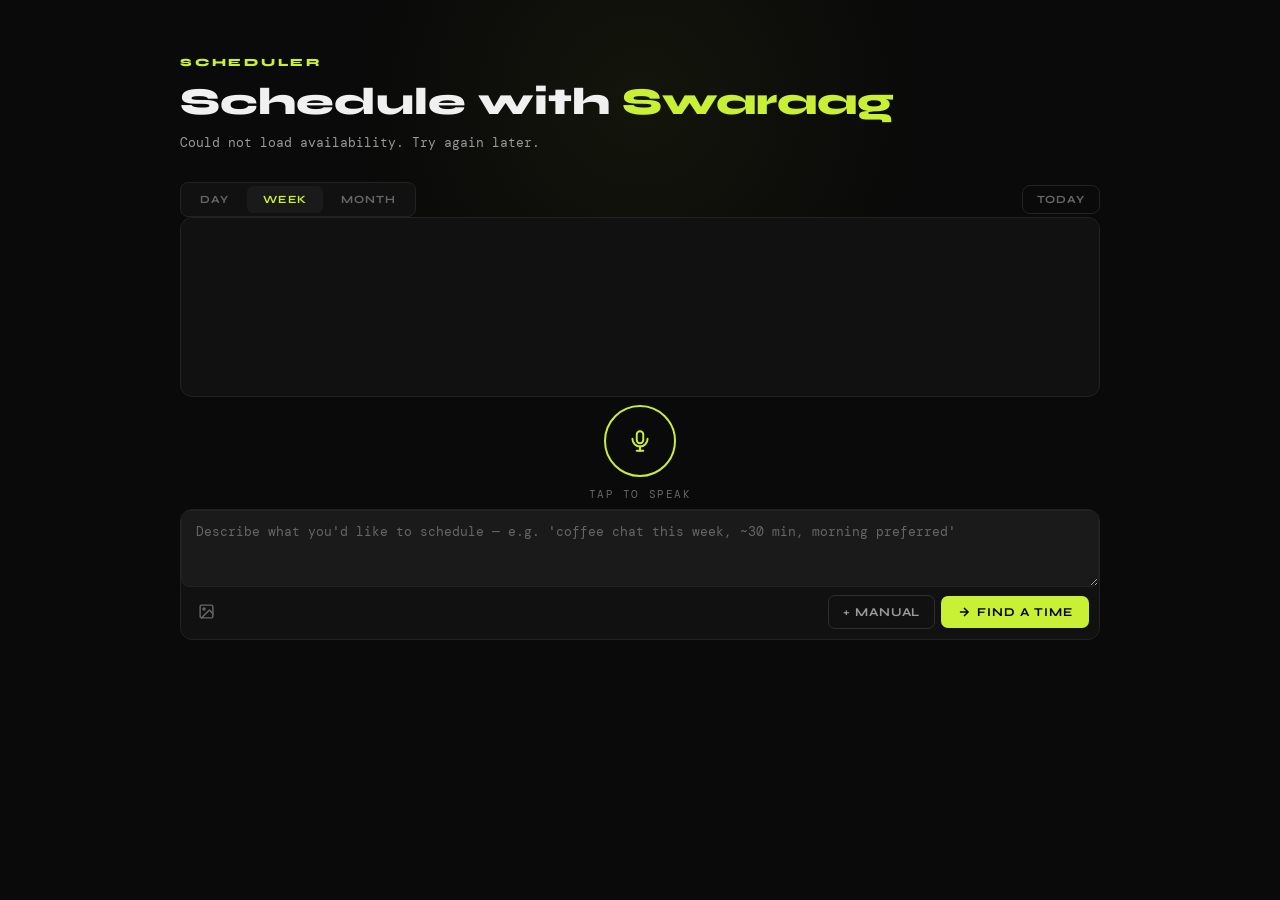
==== commit d7c0ae23: "latest google oauth verification" ====
--- a/share.html
+++ b/share.html
@@ -9,9 +9,10 @@
   <link rel="stylesheet" href="share.css" />
 </head>
 <body>
-<div class="container" id="share-container">
+<div class="container">
 
   <div id="main-screen" class="share-screen hidden">
+
     <div class="share-hero">
       <div class="wordmark">Scheduler</div>
       <h1 class="share-hero-name" id="share-wordmark">Schedule with <span>Swaraag</span></h1>
@@ -35,70 +36,86 @@
       <div id="cal-month-view" class="cal-view hidden"></div>
     </div>
 
-    <!-- Request form -->
-    <div class="share-form-section">
-      <div class="proposals-header">// request a time</div>
+    <!-- Mic button -->
+    <div class="mic-center-zone">
+      <button class="mic-center-btn" id="share-mic-btn" onclick="shareToggleRecording()">
+        <svg width="26" height="26" viewBox="0 0 24 24" fill="none" stroke="currentColor" stroke-width="1.8" stroke-linecap="round" stroke-linejoin="round">
+          <rect x="9" y="3" width="6" height="11" rx="3"/>
+          <path d="M5 10a7 7 0 0 0 14 0"/>
+          <line x1="12" y1="17" x2="12" y2="21"/>
+          <line x1="9"  y1="21" x2="15" y2="21"/>
+        </svg>
+      </button>
+      <span class="mic-center-label" id="share-mic-label">tap to speak</span>
+    </div>
 
-      <div class="share-tabs">
-        <button class="share-tab active" id="tab-claude" onclick="switchTab('claude')">Ask Claude</button>
-        <button class="share-tab" id="tab-manual" onclick="switchTab('manual')">Pick manually</button>
+    <!-- Input area -->
+    <div class="input-area">
+      <div class="image-strip hidden" id="share-image-strip">
+        <div class="image-thumb-wrap">
+          <img id="share-image-thumb" src="" alt="" />
+          <button class="image-remove-btn" onclick="shareClearImage()">×</button>
+        </div>
       </div>
-
-      <!-- Claude tab -->
-      <div id="pane-claude">
-        <div class="input-area" style="margin-bottom:12px">
-          <div class="textarea-wrap">
-            <textarea id="share-input" placeholder="e.g. 'Coffee chat this week, ~30 min, morning preferred'" rows="3"></textarea>
-            <div class="textarea-actions">
-              <div class="textarea-left"></div>
-              <button class="propose-btn" onclick="handleSharePropose()">
-                <svg width="14" height="14" viewBox="0 0 24 24" fill="none" stroke="currentColor" stroke-width="2.5"><path d="M5 12h14M12 5l7 7-7 7"/></svg>
-                Find a time
-              </button>
-            </div>
+      <div class="textarea-wrap">
+        <textarea id="share-input" placeholder="Describe what you'd like to schedule — e.g. 'coffee chat this week, ~30 min, morning preferred'" rows="3"></textarea>
+        <div class="textarea-actions">
+          <div class="textarea-left">
+            <button class="action-icon-btn" onclick="document.getElementById('share-image-input').click()" title="Attach image">
+              <svg width="17" height="17" viewBox="0 0 24 24" fill="none" stroke="currentColor" stroke-width="2" stroke-linecap="round" stroke-linejoin="round">
+                <rect x="3" y="3" width="18" height="18" rx="2"/>
+                <circle cx="8.5" cy="8.5" r="1.5"/>
+                <polyline points="21 15 16 10 5 21"/>
+              </svg>
+            </button>
+            <input type="file" id="share-image-input" accept="image/*" style="display:none" onchange="shareHandleImage(event)" />
+          </div>
+          <div class="textarea-right">
+            <button class="manual-btn" onclick="shareShowManual()">+ Manual</button>
+            <button class="propose-btn" onclick="handleSharePropose()">
+              <svg width="14" height="14" viewBox="0 0 24 24" fill="none" stroke="currentColor" stroke-width="2.5"><path d="M5 12h14M12 5l7 7-7 7"/></svg>
+              Find a time
+            </button>
           </div>
         </div>
       </div>
+    </div>
 
-      <!-- Manual tab -->
-      <div id="pane-manual" class="hidden">
-        <div class="share-manual-form">
-          <div class="input-group">
-            <span class="input-label">Event title</span>
-            <input type="text" id="manual-title" placeholder="e.g. Coffee chat" />
+    <!-- Manual entry form (hidden until + Manual clicked) -->
+    <div id="share-manual-area" class="share-manual-area hidden">
+      <div class="share-manual-form">
+        <div class="input-group">
+          <span class="input-label">Event title</span>
+          <input type="text" id="manual-title" placeholder="e.g. Coffee chat" />
+        </div>
+        <div class="share-manual-row">
+          <div class="input-group" style="flex:1">
+            <span class="input-label">Date</span>
+            <input type="date" id="manual-date" />
           </div>
-          <div class="share-manual-row">
-            <div class="input-group" style="flex:1">
-              <span class="input-label">Date</span>
-              <input type="date" id="manual-date" />
-            </div>
-            <div class="input-group" style="flex:1">
-              <span class="input-label">Start time</span>
-              <input type="time" id="manual-start" />
-            </div>
-            <div class="input-group" style="flex:1">
-              <span class="input-label">End time</span>
-              <input type="time" id="manual-end" />
-            </div>
+          <div class="input-group" style="flex:1">
+            <span class="input-label">Start time</span>
+            <input type="time" id="manual-start" />
           </div>
-          <div class="input-group">
-            <span class="input-label">Your name</span>
-            <input type="text" id="manual-name" placeholder="So the owner knows who's requesting" />
+          <div class="input-group" style="flex:1">
+            <span class="input-label">End time</span>
+            <input type="time" id="manual-end" />
           </div>
-          <div class="input-group">
-            <span class="input-label">Description (optional)</span>
-            <textarea id="manual-desc" rows="2" placeholder="What's this meeting about?" style="resize:vertical"></textarea>
-          </div>
-          <button class="propose-btn" style="margin-top:8px;width:100%;justify-content:center" onclick="handleManualSharePropose()">
-            Request this time →
-          </button>
+        </div>
+        <div class="input-group">
+          <span class="input-label">Description (optional)</span>
+          <textarea id="manual-desc" rows="2" placeholder="What's this meeting about?" style="resize:vertical"></textarea>
+        </div>
+        <div class="confirm-row" style="margin-top:4px">
+          <button class="propose-btn" style="flex:1;justify-content:center" onclick="handleManualSharePropose()">Request this time →</button>
+          <button class="btn btn-ghost" onclick="shareHideManual()">Cancel</button>
         </div>
       </div>
-
-      <div class="error-box" id="share-error"></div>
     </div>
 
-    <!-- Proposed slot preview -->
+    <div class="error-box" id="share-error"></div>
+
+    <!-- Proposed slot + attendee info -->
     <div id="share-proposals-section" style="display:none">
       <div class="proposals-header">// proposed time</div>
       <div id="share-proposals-list"></div>
@@ -108,7 +125,7 @@
           <input type="text" id="attendee-name" placeholder="Your name" />
         </div>
         <div class="input-group" style="flex:1">
-          <span class="input-label">Your email (optional — for calendar invite)</span>
+          <span class="input-label">Your email</span>
           <input type="email" id="attendee-email" placeholder="you@email.com" />
         </div>
       </div>
--- a/share.css
+++ b/share.css
@@ -41,6 +41,10 @@
 
 .share-form-section { margin-top: 16px; }
 
+.share-manual-area {
+  background: var(--surface); border: 1px solid var(--border);
+  border-radius: var(--rl); padding: 16px;
+}
 .share-manual-form { display: flex; flex-direction: column; gap: 12px; }
 .share-manual-row  { display: flex; gap: 10px; flex-wrap: wrap; }
 
@@ -59,3 +63,20 @@
 
 .share-attendee-row { display: flex; gap: 12px; flex-wrap: wrap; margin-top: 12px; }
 .share-attendee-row .input-group { flex: 1; min-width: 180px; }
+
+/* Theme all share page text/email inputs */
+#share-container input[type="text"],
+#share-container input[type="email"],
+#share-container input[type="date"],
+#share-container input[type="time"],
+#share-container textarea {
+  background: var(--surface2); border: 1px solid var(--border);
+  border-radius: var(--r); color: var(--text);
+  font-family: 'DM Mono', monospace; font-size: 13px;
+  padding: 10px 12px; width: 100%; outline: none;
+  transition: border-color 0.15s; color-scheme: dark;
+}
+#share-container input:focus,
+#share-container textarea:focus { border-color: var(--accent); }
+#share-container input::placeholder,
+#share-container textarea::placeholder { color: var(--muted); }
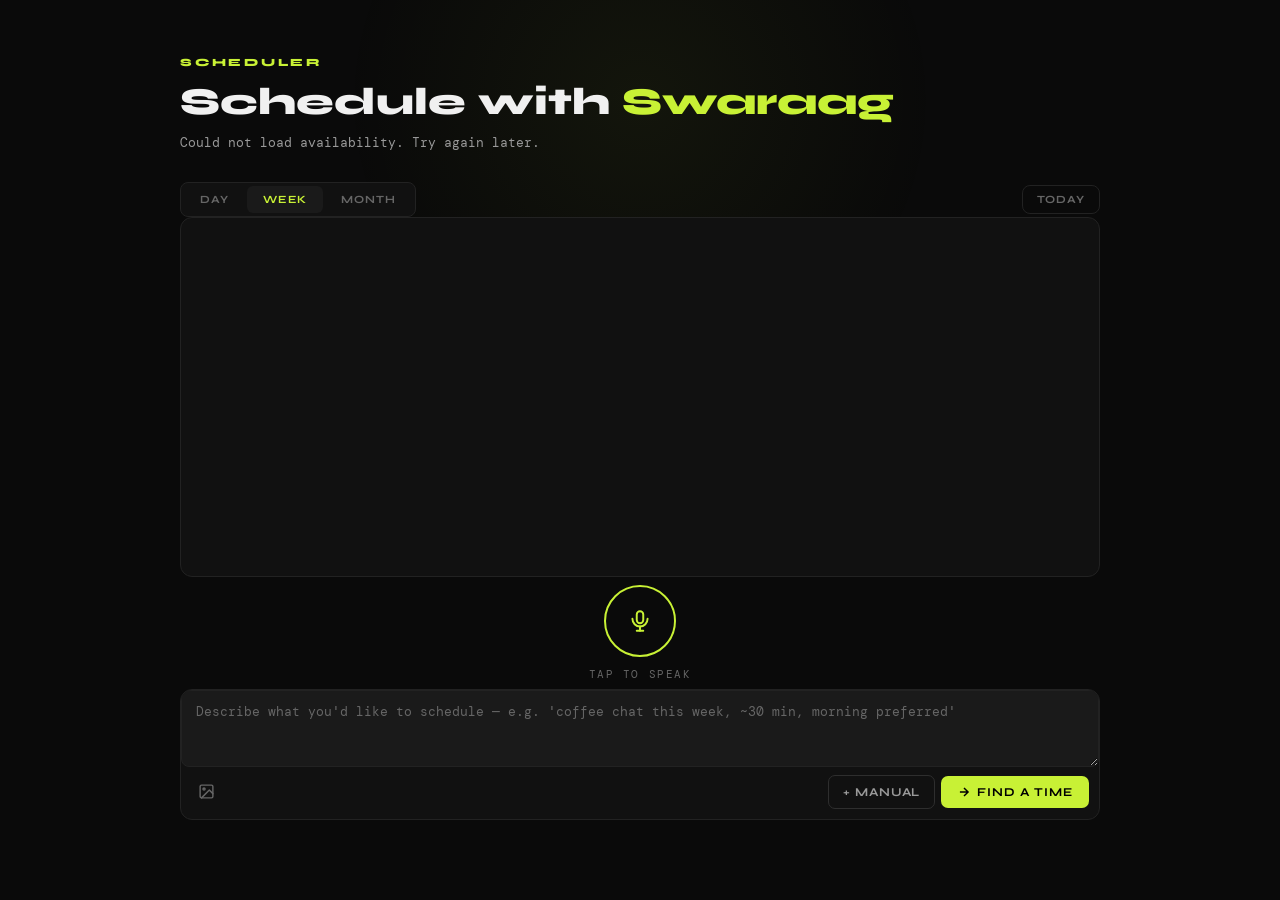
==== commit ef434b47: "more changeS" ====
--- a/share.html
+++ b/share.html
@@ -34,6 +34,12 @@
       <div id="cal-day-view"   class="cal-view hidden"></div>
       <div id="cal-week-view"  class="cal-view"></div>
       <div id="cal-month-view" class="cal-view hidden"></div>
+      <div id="share-cal-overlay" class="cal-loading-overlay hidden">
+        <div class="cal-loading-inner">
+          <div class="spinner-lg"></div>
+          <span id="share-cal-overlay-text">finding a time...</span>
+        </div>
+      </div>
     </div>
 
     <!-- Mic button -->
@@ -116,9 +122,16 @@
     <div class="error-box" id="share-error"></div>
 
     <!-- Proposed slot + attendee info -->
-    <div id="share-proposals-section" style="display:none">
+    <div id="share-proposals-section" style="display:none;margin-top:16px">
       <div class="proposals-header">// proposed time</div>
       <div id="share-proposals-list"></div>
+
+      <!-- Revise area -->
+      <div id="share-revise-area" class="revise-area hidden">
+        <textarea id="share-revise-input" placeholder="What would you like to change? e.g. 'make it earlier' or 'push to next week'" rows="2"></textarea>
+        <button class="btn btn-primary" style="margin-top:8px" onclick="handleShareRevise()">Re-propose →</button>
+      </div>
+
       <div class="share-attendee-row">
         <div class="input-group" style="flex:1">
           <span class="input-label">Your name</span>
@@ -131,6 +144,7 @@
       </div>
       <div class="confirm-row" style="margin-top:12px">
         <button class="btn btn-confirm" onclick="confirmShareEvent()">Send Request →</button>
+        <button class="btn btn-revise"  onclick="shareToggleRevise()">Revise</button>
         <button class="btn btn-ghost"   onclick="resetShareUI()">Cancel</button>
       </div>
     </div>
--- a/style.css
+++ b/style.css
@@ -55,7 +55,67 @@
 
 .hidden { display: none !important; }
 
-/* ── SETUP SCREEN ── */
+/* ── LANDING PAGE ── */
+.landing-hero {
+  padding: 80px 0 60px;
+  text-align: center;
+}
+.landing-hero .wordmark { justify-content: center; display: flex; margin-bottom: 24px; }
+.landing-hero h1 {
+  font-size: clamp(32px, 5.5vw, 52px);
+  font-family: 'Syne', sans-serif; font-weight: 800;
+  line-height: 1.05; margin-bottom: 20px;
+  max-width: 480px; margin-left: auto; margin-right: auto;
+}
+.landing-sub {
+  font-size: 15px; color: var(--soft); line-height: 1.7;
+  max-width: 520px; margin: 0 auto 28px;
+}
+.landing-badges {
+  display: flex; flex-wrap: wrap; gap: 8px; justify-content: center;
+}
+.landing-badge {
+  font-family: 'DM Mono', monospace; font-size: 11px;
+  color: var(--accent-dim); letter-spacing: 0.06em;
+  background: rgba(200,241,53,0.06); border: 1px solid rgba(200,241,53,0.15);
+  border-radius: 20px; padding: 5px 12px;
+}
+.landing-features {
+  display: grid; grid-template-columns: 1fr 1fr; gap: 12px;
+  margin-bottom: 60px;
+}
+.landing-feature {
+  display: flex; gap: 14px; align-items: flex-start;
+  background: var(--surface); border: 1px solid var(--border);
+  border-radius: var(--rl); padding: 18px;
+  transition: border-color 0.2s;
+}
+.landing-feature:hover { border-color: var(--border2); }
+.landing-feature-icon {
+  flex-shrink: 0; width: 36px; height: 36px; border-radius: 8px;
+  background: rgba(200,241,53,0.08); border: 1px solid rgba(200,241,53,0.15);
+  display: flex; align-items: center; justify-content: center;
+  color: var(--accent);
+}
+.landing-feature-title {
+  font-family: 'Syne', sans-serif; font-weight: 700; font-size: 13px;
+  color: var(--text); margin-bottom: 5px;
+}
+.landing-feature-desc {
+  font-size: 12px; color: var(--soft); line-height: 1.6;
+}
+.landing-signin { margin-bottom: 80px; }
+.landing-signin-card {
+  background: var(--surface); border: 1px solid var(--border);
+  border-radius: var(--rl); padding: 28px; max-width: 420px; margin: 0 auto;
+  text-align: center;
+}
+.landing-signin-title {
+  font-family: 'Syne', sans-serif; font-weight: 700; font-size: 18px;
+  margin-bottom: 12px; color: var(--text);
+}
+
+/* ── SETUP SCREEN (legacy header rule kept for wordmark positioning) ── */
 #setup-screen header {
   padding: 40px 0 32px;
 }
@@ -135,6 +195,103 @@
 /* ── APP HEADER ── */
 #app-screen { display: none; flex-direction: column; gap: 16px; padding-top: 20px; }
 
+/* ── TWO-COLUMN LAYOUT ── */
+.main-columns {
+  display: grid;
+  grid-template-columns: 1fr 280px;
+  gap: 14px;
+  align-items: start;
+}
+.cal-column { display: flex; flex-direction: column; gap: 10px; min-width: 0; }
+
+/* ── TODO SIDEBAR ── */
+.todo-sidebar {
+  background: var(--surface); border: 1px solid var(--border);
+  border-radius: var(--rl); display: flex; flex-direction: column;
+  gap: 0; overflow: hidden; position: sticky; top: 20px;
+}
+.todo-header {
+  display: flex; align-items: center; justify-content: space-between;
+  padding: 12px 14px 10px; border-bottom: 1px solid var(--border);
+}
+.todo-title {
+  font-family: 'Syne', sans-serif; font-weight: 700; font-size: 11px;
+  letter-spacing: 0.1em; text-transform: uppercase; color: var(--accent);
+}
+.todo-schedule-btn {
+  display: flex; align-items: center; gap: 5px;
+  font-family: 'Syne', sans-serif; font-weight: 700; font-size: 10px;
+  letter-spacing: 0.08em; text-transform: uppercase;
+  background: transparent; border: 1px solid var(--border2);
+  border-radius: 5px; padding: 4px 8px; color: var(--soft); cursor: pointer;
+  transition: all 0.15s;
+}
+.todo-schedule-btn:hover { border-color: var(--accent); color: var(--accent); }
+.todo-list {
+  list-style: none; margin: 0; padding: 8px 0;
+  max-height: 420px; overflow-y: auto;
+  scrollbar-width: thin; scrollbar-color: var(--surface3) transparent;
+}
+.todo-list::-webkit-scrollbar { width: 3px; }
+.todo-list::-webkit-scrollbar-thumb { background: var(--surface3); border-radius: 2px; }
+.todo-item {
+  display: flex; align-items: flex-start; gap: 8px;
+  padding: 7px 14px; transition: background 0.1s; cursor: default;
+}
+.todo-item:hover { background: var(--surface2); }
+.todo-item.done .todo-text { text-decoration: line-through; color: var(--muted); }
+.todo-item.scheduled .todo-text { color: var(--soft); }
+.todo-check {
+  flex-shrink: 0; width: 16px; height: 16px; border-radius: 4px;
+  border: 1.5px solid var(--border2); background: transparent;
+  cursor: pointer; display: flex; align-items: center; justify-content: center;
+  transition: all 0.15s; margin-top: 1px; color: var(--confirm);
+}
+.todo-item.done .todo-check { background: var(--confirm); border-color: var(--confirm); }
+.todo-check:hover { border-color: var(--confirm); }
+.todo-text {
+  flex: 1; font-family: 'DM Mono', monospace; font-size: 12px;
+  color: var(--text); line-height: 1.45; word-break: break-word;
+}
+.todo-scheduled-badge {
+  display: inline-block; font-size: 9px; background: rgba(61,214,140,0.12);
+  color: var(--confirm); border-radius: 3px; padding: 1px 5px;
+  margin-left: 6px; vertical-align: middle; letter-spacing: 0.05em;
+}
+.todo-delete {
+  flex-shrink: 0; opacity: 0; background: none; border: none;
+  color: var(--muted); cursor: pointer; font-size: 16px; line-height: 1;
+  padding: 0 2px; transition: opacity 0.1s, color 0.1s;
+}
+.todo-item:hover .todo-delete { opacity: 1; }
+.todo-delete:hover { color: var(--red); }
+.todo-section-label {
+  font-family: 'Syne', sans-serif; font-size: 9px; letter-spacing: 0.1em;
+  text-transform: uppercase; color: var(--muted); padding: 8px 14px 4px;
+}
+.todo-empty {
+  font-family: 'DM Mono', monospace; font-size: 11px; color: var(--muted);
+  padding: 16px 14px; line-height: 1.6; text-align: center;
+}
+.todo-input-row {
+  display: flex; gap: 0; border-top: 1px solid var(--border); padding: 8px;
+}
+.todo-input {
+  flex: 1; background: var(--surface2); border: 1px solid var(--border);
+  border-right: none; border-radius: var(--r) 0 0 var(--r);
+  color: var(--text); font-family: 'DM Mono', monospace; font-size: 12px;
+  padding: 7px 10px; outline: none; transition: border-color 0.15s;
+}
+.todo-input:focus { border-color: var(--accent); }
+.todo-input::placeholder { color: var(--muted); }
+.todo-add-btn {
+  background: var(--surface2); border: 1px solid var(--border);
+  border-left: none; border-radius: 0 var(--r) var(--r) 0;
+  color: var(--soft); font-size: 18px; line-height: 1; padding: 0 12px;
+  cursor: pointer; transition: all 0.15s;
+}
+.todo-add-btn:hover { color: var(--accent); border-color: var(--accent); }
+
 .app-header {
   display: flex; align-items: center; justify-content: space-between;
   padding-bottom: 4px; position: relative; z-index: 301;
@@ -190,7 +347,7 @@
 #cal-container {
   background: var(--surface); border: 1px solid var(--border);
   border-radius: var(--rl); overflow: hidden;
-  position: relative; min-height: 180px;
+  position: relative; min-height: 360px;
 }
 
 /* ── CAL LOADING OVERLAY ── */
@@ -227,6 +384,21 @@
   color: var(--accent); cursor: pointer; transition: all 0.15s;
 }
 .overlay-action-btn:hover { background: rgba(200,241,53,0.08); }
+.overlay-action-btn:disabled { opacity: 0.5; cursor: default; }
+.request-access-form {
+  display: flex; flex-direction: column; align-items: center;
+  width: 100%; max-width: 280px;
+}
+.request-access-form input,
+.request-access-form textarea {
+  width: 100%; background: var(--surface2); border: 1px solid var(--border);
+  border-radius: var(--r); color: var(--text); font-family: 'DM Mono', monospace;
+  font-size: 12px; padding: 8px 12px; outline: none; transition: border-color 0.15s;
+}
+.request-access-form input:focus,
+.request-access-form textarea:focus { border-color: var(--accent); }
+.request-access-form input::placeholder,
+.request-access-form textarea::placeholder { color: var(--muted); }
 .cal-view { width: 100%; }
 
 /* ── DAY / WEEK SHARED ── */
@@ -755,6 +927,10 @@
 
 @media (max-width: 600px) {
   .container { padding: 0 10px; }
+  .main-columns { grid-template-columns: 1fr; }
+  .todo-sidebar { position: static; }
+  .landing-features { grid-template-columns: 1fr; }
+  .landing-hero { padding: 50px 0 36px; }
 
   /* Hide week pill — week view is unusable at this width */
   #pill-week { display: none; }
--- a/share.css
+++ b/share.css
@@ -64,17 +64,15 @@
 .share-attendee-row { display: flex; gap: 12px; flex-wrap: wrap; margin-top: 12px; }
 .share-attendee-row .input-group { flex: 1; min-width: 180px; }
 
-/* Theme all share page text/email inputs */
-#share-container input[type="text"],
-#share-container input[type="email"],
-#share-container input[type="date"],
-#share-container input[type="time"],
+/* Theme all share page inputs — broad selector to catch email/date/time browser overrides */
+#share-container input,
 #share-container textarea {
-  background: var(--surface2); border: 1px solid var(--border);
-  border-radius: var(--r); color: var(--text);
+  background: var(--surface2) !important; border: 1px solid var(--border) !important;
+  border-radius: var(--r); color: var(--text) !important;
   font-family: 'DM Mono', monospace; font-size: 13px;
   padding: 10px 12px; width: 100%; outline: none;
   transition: border-color 0.15s; color-scheme: dark;
+  -webkit-appearance: none; appearance: none;
 }
 #share-container input:focus,
 #share-container textarea:focus { border-color: var(--accent); }
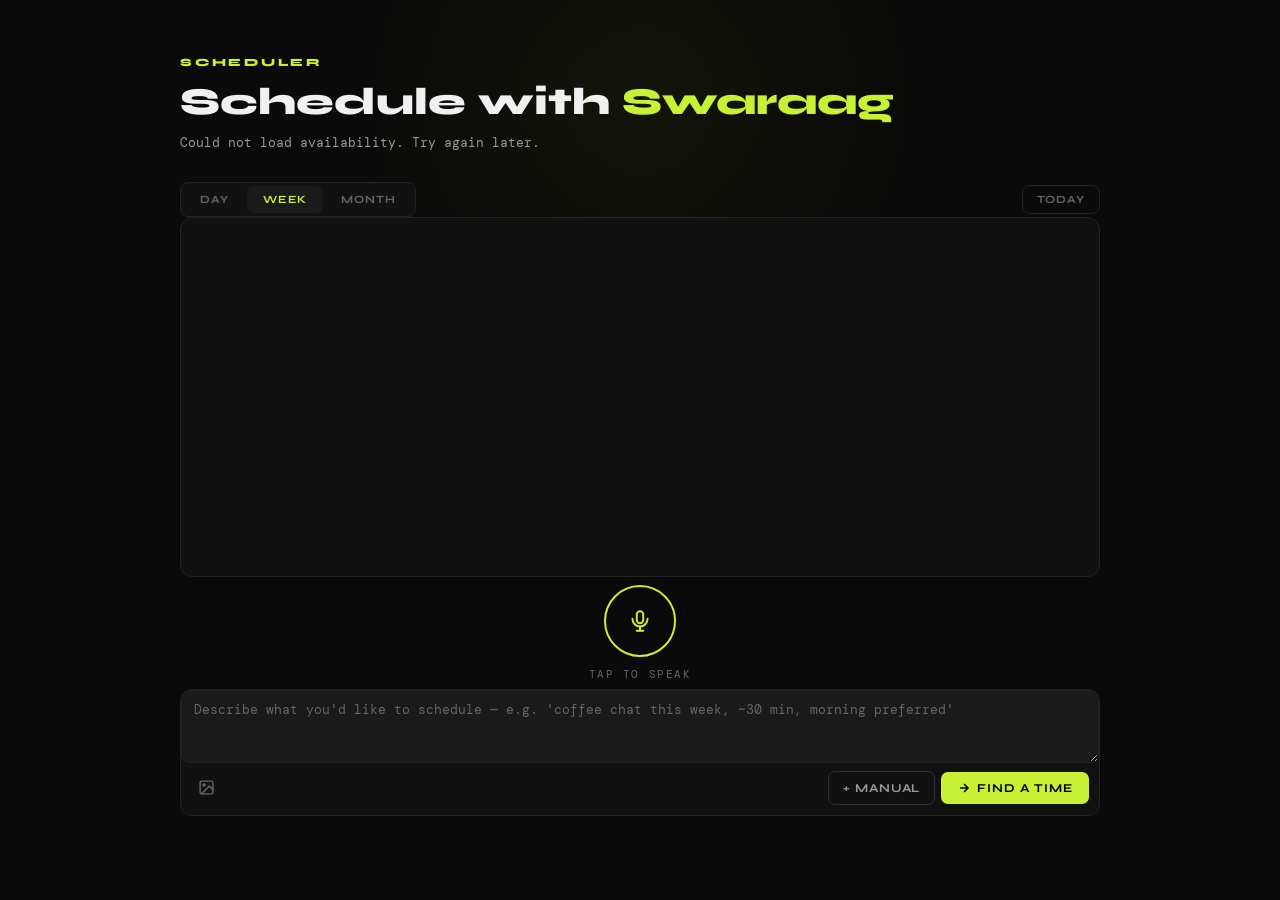
==== commit a392b123: "optimized view for mobile users" ====
--- a/share.html
+++ b/share.html
@@ -2,7 +2,7 @@
 <html lang="en">
 <head>
   <meta charset="UTF-8" />
-  <meta name="viewport" content="width=device-width, initial-scale=1.0" />
+  <meta name="viewport" content="width=device-width, initial-scale=1.0, maximum-scale=1.0" />
   <title>Schedule a meeting</title>
   <link href="https://fonts.googleapis.com/css2?family=Syne:wght@400;600;700;800&family=DM+Mono:wght@300;400;500&display=swap" rel="stylesheet" />
   <link rel="stylesheet" href="style.css" />
--- a/style.css
+++ b/style.css
@@ -217,6 +217,7 @@
 .todo-title {
   font-family: 'Syne', sans-serif; font-weight: 700; font-size: 11px;
   letter-spacing: 0.1em; text-transform: uppercase; color: var(--accent);
+  white-space: nowrap; overflow: hidden; text-overflow: ellipsis; min-width: 0;
 }
 .todo-schedule-btn {
   display: flex; align-items: center; gap: 5px;
@@ -236,13 +237,13 @@
 .todo-list::-webkit-scrollbar-thumb { background: var(--surface3); border-radius: 2px; }
 .todo-item {
   display: flex; align-items: flex-start; gap: 8px;
-  padding: 7px 14px; transition: background 0.1s; cursor: default;
+  padding: 10px 14px; transition: background 0.1s; cursor: default;
 }
 .todo-item:hover { background: var(--surface2); }
 .todo-item.done .todo-text { text-decoration: line-through; color: var(--muted); }
 .todo-item.scheduled .todo-text { color: var(--soft); }
 .todo-check {
-  flex-shrink: 0; width: 16px; height: 16px; border-radius: 4px;
+  flex-shrink: 0; width: 17px; height: 17px; border-radius: 4px;
   border: 1.5px solid var(--border2); background: transparent;
   cursor: pointer; display: flex; align-items: center; justify-content: center;
   transition: all 0.15s; margin-top: 1px; color: var(--confirm);
@@ -253,6 +254,7 @@
   flex: 1; font-family: 'DM Mono', monospace; font-size: 12px;
   color: var(--text); line-height: 1.45; word-break: break-word;
 }
+.todo-text:not(.editing) { cursor: text; }
 .todo-scheduled-badge {
   display: inline-block; font-size: 9px; background: rgba(61,214,140,0.12);
   color: var(--confirm); border-radius: 3px; padding: 1px 5px;
@@ -260,11 +262,47 @@
 }
 .todo-delete {
   flex-shrink: 0; opacity: 0; background: none; border: none;
-  color: var(--muted); cursor: pointer; font-size: 16px; line-height: 1;
-  padding: 0 2px; transition: opacity 0.1s, color 0.1s;
+  color: var(--muted); cursor: pointer; font-size: 18px; line-height: 1;
+  padding: 0 3px; margin-top: 0; transition: opacity 0.1s, color 0.1s;
 }
 .todo-item:hover .todo-delete { opacity: 1; }
 .todo-delete:hover { color: var(--red); }
+.todo-drag-handle {
+  flex-shrink: 0; opacity: 0; background: none; border: none;
+  color: var(--muted); cursor: grab; padding: 0 3px; margin-top: 1px;
+  display: flex; align-items: flex-start; transition: opacity 0.1s, color 0.1s;
+}
+.todo-drag-handle:active { cursor: grabbing; }
+.todo-item:hover .todo-drag-handle { opacity: 1; }
+.todo-drag-handle:hover { color: var(--soft); }
+.todo-schedule-one-btn {
+  flex-shrink: 0; opacity: 0; background: none; border: none;
+  color: var(--muted); cursor: pointer; padding: 0 3px; margin-top: 1px;
+  display: flex; align-items: flex-start; transition: opacity 0.1s, color 0.1s;
+}
+.todo-item:hover .todo-schedule-one-btn { opacity: 1; }
+.todo-schedule-one-btn:hover { color: var(--accent); }
+/* Inline todo edit */
+.todo-edit-wrap { flex: 1; display: flex; flex-direction: column; gap: 6px; }
+.todo-edit-input {
+  width: 100%; background: var(--surface3); border: 1px solid var(--accent);
+  border-radius: var(--r); color: var(--text); font-family: 'DM Mono', monospace;
+  font-size: 12px; padding: 5px 8px; outline: none; line-height: 1.45;
+}
+.todo-edit-actions { display: flex; gap: 6px; }
+.todo-edit-save, .todo-edit-cancel {
+  font-family: 'Syne', sans-serif; font-weight: 700; font-size: 10px;
+  letter-spacing: 0.08em; text-transform: uppercase;
+  border: none; border-radius: var(--r); padding: 4px 10px; cursor: pointer;
+  transition: all 0.15s;
+}
+.todo-edit-save { background: var(--accent); color: #000; }
+.todo-edit-save:hover { background: #d9ff40; }
+.todo-edit-cancel { background: transparent; border: 1px solid var(--border); color: var(--soft); }
+.todo-edit-cancel:hover { border-color: var(--soft); color: var(--text); }
+.todo-item.editing .todo-drag-handle,
+.todo-item.editing .todo-schedule-one-btn,
+.todo-item.editing .todo-delete { display: none; }
 .todo-section-label {
   font-family: 'Syne', sans-serif; font-size: 9px; letter-spacing: 0.1em;
   text-transform: uppercase; color: var(--muted); padding: 8px 14px 4px;
@@ -274,21 +312,23 @@
   padding: 16px 14px; line-height: 1.6; text-align: center;
 }
 .todo-input-row {
-  display: flex; gap: 0; border-top: 1px solid var(--border); padding: 8px;
+  display: flex; align-items: center; gap: 8px;
+  padding: 8px 10px; border-top: 1px solid var(--border);
 }
 .todo-input {
-  flex: 1; background: var(--surface2); border: 1px solid var(--border);
-  border-right: none; border-radius: var(--r) 0 0 var(--r);
+  flex: 1; background: var(--surface3);
+  border: 1px solid var(--border); border-radius: var(--r);
   color: var(--text); font-family: 'DM Mono', monospace; font-size: 12px;
   padding: 7px 10px; outline: none; transition: border-color 0.15s;
 }
 .todo-input:focus { border-color: var(--accent); }
 .todo-input::placeholder { color: var(--muted); }
 .todo-add-btn {
-  background: var(--surface2); border: 1px solid var(--border);
-  border-left: none; border-radius: 0 var(--r) var(--r) 0;
-  color: var(--soft); font-size: 18px; line-height: 1; padding: 0 12px;
-  cursor: pointer; transition: all 0.15s;
+  flex-shrink: 0; width: 36px; height: 36px;
+  background: var(--surface3); border: 1px solid var(--border); border-radius: var(--r);
+  color: var(--soft); font-size: 22px; line-height: 1;
+  display: flex; align-items: center; justify-content: center;
+  cursor: pointer; transition: color 0.15s, border-color 0.15s;
 }
 .todo-add-btn:hover { color: var(--accent); border-color: var(--accent); }
 
@@ -315,7 +355,31 @@
 .icon-btn:hover { border-color: var(--soft); color: var(--text); }
 
 /* ── CAL PILL SWITCHER ── */
+/* 3-day view is mobile-only; week is desktop-only */
+#pill-threeday { display: none; }
+
 .cal-pill-row { display: flex; align-items: center; justify-content: space-between; }
+.cal-pill-right { display: flex; align-items: center; gap: 6px; }
+
+/* Todos button — mobile only, hidden on desktop */
+.todo-open-btn { display: none; }
+
+/* ── TODO HEADER RIGHT (schedule + close) ── */
+.todo-header-right { display: flex; align-items: center; gap: 6px; flex-shrink: 0; }
+.todo-close-btn {
+  display: none; /* shown only on mobile via media query */
+  background: none; border: none; color: var(--muted); cursor: pointer;
+  padding: 4px; border-radius: 4px; transition: color 0.15s;
+  align-items: center; justify-content: center;
+}
+.todo-close-btn:hover { color: var(--text); }
+
+/* ── MOBILE TODO DRAWER BACKDROP ── */
+.todo-drawer-backdrop {
+  display: none; /* shown on mobile when drawer opens */
+  position: fixed; inset: 0; z-index: 149;
+  background: rgba(0,0,0,0.55);
+}
 .cal-pills {
   display: flex; gap: 2px;
   background: var(--surface); border: 1px solid var(--border);
@@ -488,26 +552,66 @@
 
 /* Proposed block layout */
 .tg-event.proposed {
-  display: flex; flex-direction: column; justify-content: space-between;
-  overflow: visible; /* let buttons sit at bottom even if block is tiny */
-}
-/* Action buttons on calendar block — sit below title */
+  overflow: visible;
+  display: flex; flex-direction: column; gap: 2px; padding: 3px 4px;
+}
+.prop-block-top {
+  display: flex; align-items: center; gap: 3px; min-width: 0;
+}
 .prop-block-actions {
-  display: flex; gap: 2px; margin-top: 2px; flex-shrink: 0;
+  display: flex; gap: 2px; flex-shrink: 0;
 }
 .prop-block-btn {
-  font-size: 11px; font-weight: 700; border: none; border-radius: 3px;
-  padding: 2px 6px; cursor: pointer; line-height: 1; transition: all 0.1s;
-}
-.prop-block-btn.accept { background: rgba(61,214,140,0.25); color: var(--confirm); }
-.prop-block-btn.accept:hover { background: var(--confirm); color: #000; }
-.prop-block-btn.reject { background: rgba(255,68,68,0.2); color: var(--red); }
-.prop-block-btn.reject:hover { background: var(--red); color: #fff; }
-.tg-event-title { font-family: 'Syne', sans-serif; font-weight: 600; font-size: 10px; white-space: nowrap; overflow: hidden; text-overflow: ellipsis; }
+  font-size: 10px; font-weight: 700; border: none; border-radius: 3px;
+  padding: 2px 5px; cursor: pointer; line-height: 1; transition: all 0.1s;
+}
+.prop-block-btn.accept { background: rgba(61,214,140,0.9); color: #000; }
+.prop-block-btn.accept:hover { background: var(--confirm); }
+.prop-block-btn.reject { background: rgba(255,68,68,0.85); color: #fff; }
+.prop-block-btn.reject:hover { background: var(--red); }
+.tg-event-title { font-family: 'Syne', sans-serif; font-weight: 600; font-size: 10px; white-space: nowrap; overflow: hidden; text-overflow: ellipsis; flex: 1; min-width: 0; }
+/* Resize tab hangs below the block — clear of all block content */
+.prop-resize-handle {
+  position: absolute; bottom: -7px; left: 50%; transform: translateX(-50%);
+  width: 28px; height: 7px;
+  cursor: row-resize !important; z-index: 10;
+  pointer-events: all;
+  display: flex; align-items: center; justify-content: center;
+  background: var(--surface2); border: 1px solid currentColor;
+  border-top: none; border-radius: 0 0 4px 4px;
+}
+.prop-resize-handle::after {
+  content: ''; display: block; width: 12px; height: 2px;
+  border-radius: 1px; background: currentColor; opacity: 0.7;
+}
+.tg-event.proposed .prop-resize-handle { opacity: 1; }
 /* Drag ghost */
 .drag-ghost {
   position: absolute; left: 2px; right: 2px; border-radius: 4px; pointer-events: none;
   z-index: 10; opacity: 0.55; border: 2px dashed var(--accent); background: rgba(200,241,53,0.2);
+}
+/* ── TODO → CALENDAR DRAG ── */
+.todo-drag-ghost {
+  position: fixed; z-index: 9999; pointer-events: none;
+  background: var(--surface3); border: 1px solid var(--accent);
+  border-radius: var(--r); padding: 5px 10px;
+  font-family: 'DM Mono', monospace; font-size: 11px; color: var(--accent);
+  white-space: nowrap; box-shadow: 0 4px 16px rgba(0,0,0,0.4);
+  opacity: 0.92;
+}
+.todo-drag-ghost.over-calendar {
+  border-color: var(--confirm); color: var(--confirm);
+}
+.todo-dragging { opacity: 0.4; }
+.todo-drop-indicator {
+  position: absolute; left: 2px; right: 2px; height: 44px;
+  border-radius: 4px; pointer-events: none; z-index: 5;
+  background: rgba(61,214,140,0.15); border: 2px dashed var(--confirm);
+}
+.todo-drop-indicator::after {
+  content: '+ 1 hr'; position: absolute; top: 3px; left: 5px;
+  font-family: 'Syne', sans-serif; font-size: 9px; font-weight: 700;
+  letter-spacing: 0.06em; color: var(--confirm); opacity: 0.8;
 }
 .now-line { position: absolute; left: 0; right: 0; height: 1px; background: var(--red); z-index: 2; }
 .now-line::before {
@@ -879,6 +983,8 @@
 }
 .memory-textarea:focus { border-color: var(--accent); color: var(--text); }
 .memory-char-count { font-size: 9px; color: var(--muted); letter-spacing: 0.04em; font-family: 'DM Mono', monospace; }
+.memory-save-row { display: flex; justify-content: flex-end; margin-top: 8px; }
+.memory-save-btn { padding: 7px 18px; font-size: 11px; }
 
 .cal-toggle-row { cursor: pointer; }
 .cal-toggle-pill {
@@ -912,6 +1018,12 @@
 .modal-warn { font-size: 13px; color: #ffaa44; margin-bottom: 16px; line-height: 1.6; }
 .modal-btns { display: flex; gap: 10px; flex-wrap: wrap; }
 .modal-btns .btn { flex: 1; }
+
+/* ── SCHEDULE ALL POPUP ── */
+.schedule-all-box { max-width: 440px; }
+.schedule-all-mic-row { display: flex; flex-direction: column; align-items: center; gap: 6px; margin-bottom: 14px; }
+.schedule-all-mic { width: 44px; height: 44px; font-size: 18px; }
+.schedule-all-image-strip { margin-bottom: 10px; }
 
 /* ── TOAST ── */
 .toast {
@@ -927,13 +1039,14 @@
 
 @media (max-width: 600px) {
   .container { padding: 0 10px; }
+  /* Single column — sidebar is a fixed drawer, not in flow */
   .main-columns { grid-template-columns: 1fr; }
-  .todo-sidebar { position: static; }
   .landing-features { grid-template-columns: 1fr; }
   .landing-hero { padding: 50px 0 36px; }
 
-  /* Hide week pill — week view is unusable at this width */
-  #pill-week { display: none; }
+  /* On mobile: hide week (7-col too narrow), show 3-day instead */
+  #pill-week    { display: none; }
+  #pill-threeday { display: inline-flex; }
 
   /* Tighter header */
   #app-screen { gap: 10px; padding-top: 14px; }
@@ -941,21 +1054,23 @@
   .wordmark { font-size: 11px; }
   #cal-status { display: none; }
 
-  /* Pill switcher */
-  .cal-pill { padding: 6px 10px; font-size: 10px; }
-  .today-btn { padding: 6px 10px; font-size: 10px; }
-
-  /* Calendar container — reduce height so input area is visible without scrolling */
-  .tg-body { max-height: 340px; }
-
-  /* Day-view header: no need to click column to switch view */
+  /* Pill row — pills on left, Today+Todos on right, no overflow */
+  .cal-pill-row { gap: 6px; }
+  .cal-pill { padding: 7px 9px; font-size: 10px; }
+  .today-btn { padding: 7px 10px; font-size: 10px; }
+  .cal-pills { gap: 1px; }
+
+  /* Calendar container — taller on mobile so more of the day is visible */
+  .tg-body { max-height: 380px; }
+
+  /* Day-view header */
   .tg-day-label { padding: 8px 4px; }
   .tg-day-label .day-num { font-size: 13px; }
 
-  /* Nav corner buttons slightly larger touch targets */
-  .tg-nav-btn { padding: 4px 8px; font-size: 20px; }
-
-  /* Month view cells — reduce min-height, smaller date number */
+  /* Nav corner buttons — bigger touch targets */
+  .tg-nav-btn { padding: 6px 10px; font-size: 22px; }
+
+  /* Month view cells */
   .month-cell { min-height: 52px; padding: 4px; }
   .month-cell-num { font-size: 10px; }
   .month-pill { font-size: 8px; padding: 1px 3px; }
@@ -964,9 +1079,15 @@
   .year-months { grid-template-columns: repeat(2, 1fr); }
   .year-grid-wrap { padding: 10px; }
 
-  /* Mic button — slightly smaller */
+  /* Mic button */
   .mic-center-btn { width: 60px; height: 60px; }
   .mic-center-zone { padding: 4px 0; gap: 6px; }
+
+  /* Input area — stack propose/manual buttons on mobile */
+  .textarea-actions { flex-wrap: wrap; gap: 6px; }
+  .textarea-right { width: 100%; justify-content: flex-end; }
+  .manual-btn { font-size: 11px; padding: 8px 10px; }
+  .propose-btn { font-size: 11px; padding: 8px 12px; }
 
   /* Proposal date/time inputs — stack onto two lines */
   .event-dt-group { flex-wrap: wrap; gap: 4px; }
@@ -989,7 +1110,146 @@
 
   /* Toast — wider */
   .toast { white-space: normal; text-align: center; max-width: 90vw; }
-}
+
+  /* ── TODO OPEN BUTTON (mobile) ── */
+  .todo-open-btn {
+    display: inline-flex; align-items: center; gap: 5px;
+    font-family: 'Syne', sans-serif; font-weight: 700; font-size: 11px;
+    letter-spacing: 0.08em; text-transform: uppercase;
+    background: transparent; border: 1px solid var(--border2);
+    border-radius: var(--r); padding: 7px 10px;
+    color: var(--soft); cursor: pointer; transition: all 0.15s;
+    position: relative;
+  }
+  .todo-open-btn:hover { border-color: var(--accent); color: var(--accent); }
+  .todo-open-badge {
+    display: none; /* shown via JS when todos exist */
+    position: absolute; top: -5px; right: -5px;
+    min-width: 16px; height: 16px; border-radius: 8px; padding: 0 4px;
+    background: var(--accent); color: #000;
+    font-size: 9px; font-weight: 700; font-family: 'Syne', sans-serif;
+    align-items: center; justify-content: center;
+  }
+
+  /* ── TODO SIDEBAR → BOTTOM DRAWER (mobile) ── */
+  .todo-sidebar {
+    /* Detach from normal flow, become a fixed bottom sheet */
+    position: fixed !important;
+    left: 0; right: 0; bottom: 0;
+    /* Start off-screen below the viewport */
+    top: auto !important;
+    z-index: 150;
+    border-radius: var(--rl) var(--rl) 0 0;
+    max-height: 75vh;
+    transform: translateY(110%);
+    transition: transform 0.3s cubic-bezier(0.32, 0.72, 0, 1);
+    display: flex; flex-direction: column;
+    border-left: none; border-right: none; border-bottom: none;
+  }
+  .todo-sidebar.drawer-open {
+    transform: translateY(0);
+  }
+  .todo-drawer-backdrop:not(.hidden) {
+    display: block;
+  }
+
+  /* Drag handle pill at top of drawer */
+  .todo-sidebar::before {
+    content: '';
+    display: block; width: 36px; height: 4px;
+    background: var(--border2); border-radius: 2px;
+    margin: 10px auto 6px; flex-shrink: 0;
+  }
+
+  /* Close button visible on mobile */
+  .todo-close-btn { display: flex; }
+
+  /* Todo list fills available space */
+  .todo-list { max-height: none; flex: 1; }
+
+  /* Always show action buttons on touch — no hover available */
+  .todo-delete,
+  .todo-drag-handle,
+  .todo-schedule-one-btn { opacity: 1 !important; }
+
+  /* Bigger touch targets */
+  .todo-item { padding: 11px 10px; gap: 10px; }
+  .todo-check { width: 20px; height: 20px; }
+  .todo-add-btn { width: 42px; height: 42px; font-size: 24px; }
+  .todo-input { font-size: 13px; padding: 9px 10px; }
+  .todo-drag-handle { color: var(--soft); padding: 2px 5px; }
+  .todo-drag-handle svg { width: 17px; height: 17px; }
+  .todo-schedule-one-btn { padding: 2px 5px; color: var(--muted); }
+  .todo-schedule-one-btn svg { width: 17px; height: 17px; }
+  .todo-delete { font-size: 20px; padding: 0 5px; color: var(--muted); }
+  .todo-drag-handle.hold-active { color: var(--accent); }
+
+  /* Proposed block action buttons */
+  .prop-block-btn { padding: 4px 8px; font-size: 12px; }
+  .prop-resize-handle { width: 40px; height: 10px; bottom: -10px; }
+
+  /* Schedule-all modal — full width */
+  .schedule-all-box { max-width: 100%; }
+}
+
+/* ── PROPOSED DELETION — calendar block ── */
+.tg-event.proposed-delete {
+  opacity: 0.55;
+  border-left-color: var(--red);
+  background: rgba(255, 68, 68, 0.1);
+  color: var(--red);
+}
+.tg-event-delete-overlay {
+  position: absolute; inset: 0; pointer-events: none;
+  overflow: hidden; border-radius: 4px;
+}
+.tg-event-delete-overlay svg {
+  width: 100%; height: 100%;
+}
+.tg-event-delete-overlay svg line {
+  stroke: var(--red); stroke-width: 1.5px; opacity: 0.6;
+}
+/* Month view pill for deletion */
+.month-pill.month-pill-delete {
+  background: rgba(255,68,68,0.12); color: var(--red);
+  text-decoration: line-through; opacity: 0.7;
+}
+
+/* ── DELETION PROPOSAL CARD ── */
+.event-card.delete-card {
+  border-color: var(--red);
+  background: rgba(255,68,68,0.04);
+}
+.event-card.delete-card.rejected {
+  border-color: var(--border); opacity: 0.35;
+}
+.event-card.delete-card.accepted {
+  border-color: var(--red); background: rgba(255,68,68,0.08);
+}
+.delete-card-badge {
+  font-family: 'Syne', sans-serif; font-weight: 700; font-size: 9px;
+  letter-spacing: 0.1em; text-transform: uppercase;
+  color: var(--red); background: rgba(255,68,68,0.12);
+  border-radius: 3px; padding: 2px 7px; display: inline-block;
+  margin-bottom: 7px;
+}
+.event-title-delete {
+  font-family: 'Syne', sans-serif; font-weight: 600; font-size: 14px;
+  color: var(--text); text-decoration: line-through;
+  text-decoration-color: var(--red); opacity: 0.8;
+}
+.delete-scope-row {
+  display: flex; gap: 6px; margin-top: 10px;
+}
+.delete-scope-btn {
+  font-family: 'Syne', sans-serif; font-weight: 700; font-size: 10px;
+  letter-spacing: 0.07em; text-transform: uppercase;
+  background: transparent; border: 1px solid var(--border2);
+  border-radius: var(--r); padding: 5px 10px;
+  color: var(--muted); cursor: pointer; transition: all 0.15s;
+}
+.delete-scope-btn:hover { border-color: var(--red); color: var(--red); }
+.delete-scope-btn.active { background: rgba(255,68,68,0.12); border-color: var(--red); color: var(--red); }
 
 /* ── REVISE AREA ── */
 .revise-area {
--- a/share.css
+++ b/share.css
@@ -65,8 +65,8 @@
 .share-attendee-row .input-group { flex: 1; min-width: 180px; }
 
 /* Theme all share page inputs — broad selector to catch email/date/time browser overrides */
-#share-container input,
-#share-container textarea {
+#main-screen input:not(.event-date-input):not(.event-time-input),
+#main-screen textarea {
   background: var(--surface2) !important; border: 1px solid var(--border) !important;
   border-radius: var(--r); color: var(--text) !important;
   font-family: 'DM Mono', monospace; font-size: 13px;
@@ -74,7 +74,14 @@
   transition: border-color 0.15s; color-scheme: dark;
   -webkit-appearance: none; appearance: none;
 }
-#share-container input:focus,
-#share-container textarea:focus { border-color: var(--accent); }
-#share-container input::placeholder,
-#share-container textarea::placeholder { color: var(--muted); }
+#main-screen input:not(.event-date-input):not(.event-time-input):focus,
+#main-screen textarea:focus { border-color: var(--accent) !important; }
+#main-screen input::placeholder,
+#main-screen textarea::placeholder { color: var(--muted); }
+
+/* Proposal date/time pickers in share proposals — themed but keep their own widths */
+#main-screen .event-date-input,
+#main-screen .event-time-input {
+  background: var(--surface2) !important; border: 1px solid var(--border) !important;
+  color: var(--text) !important; color-scheme: dark; -webkit-appearance: none; appearance: none;
+}
